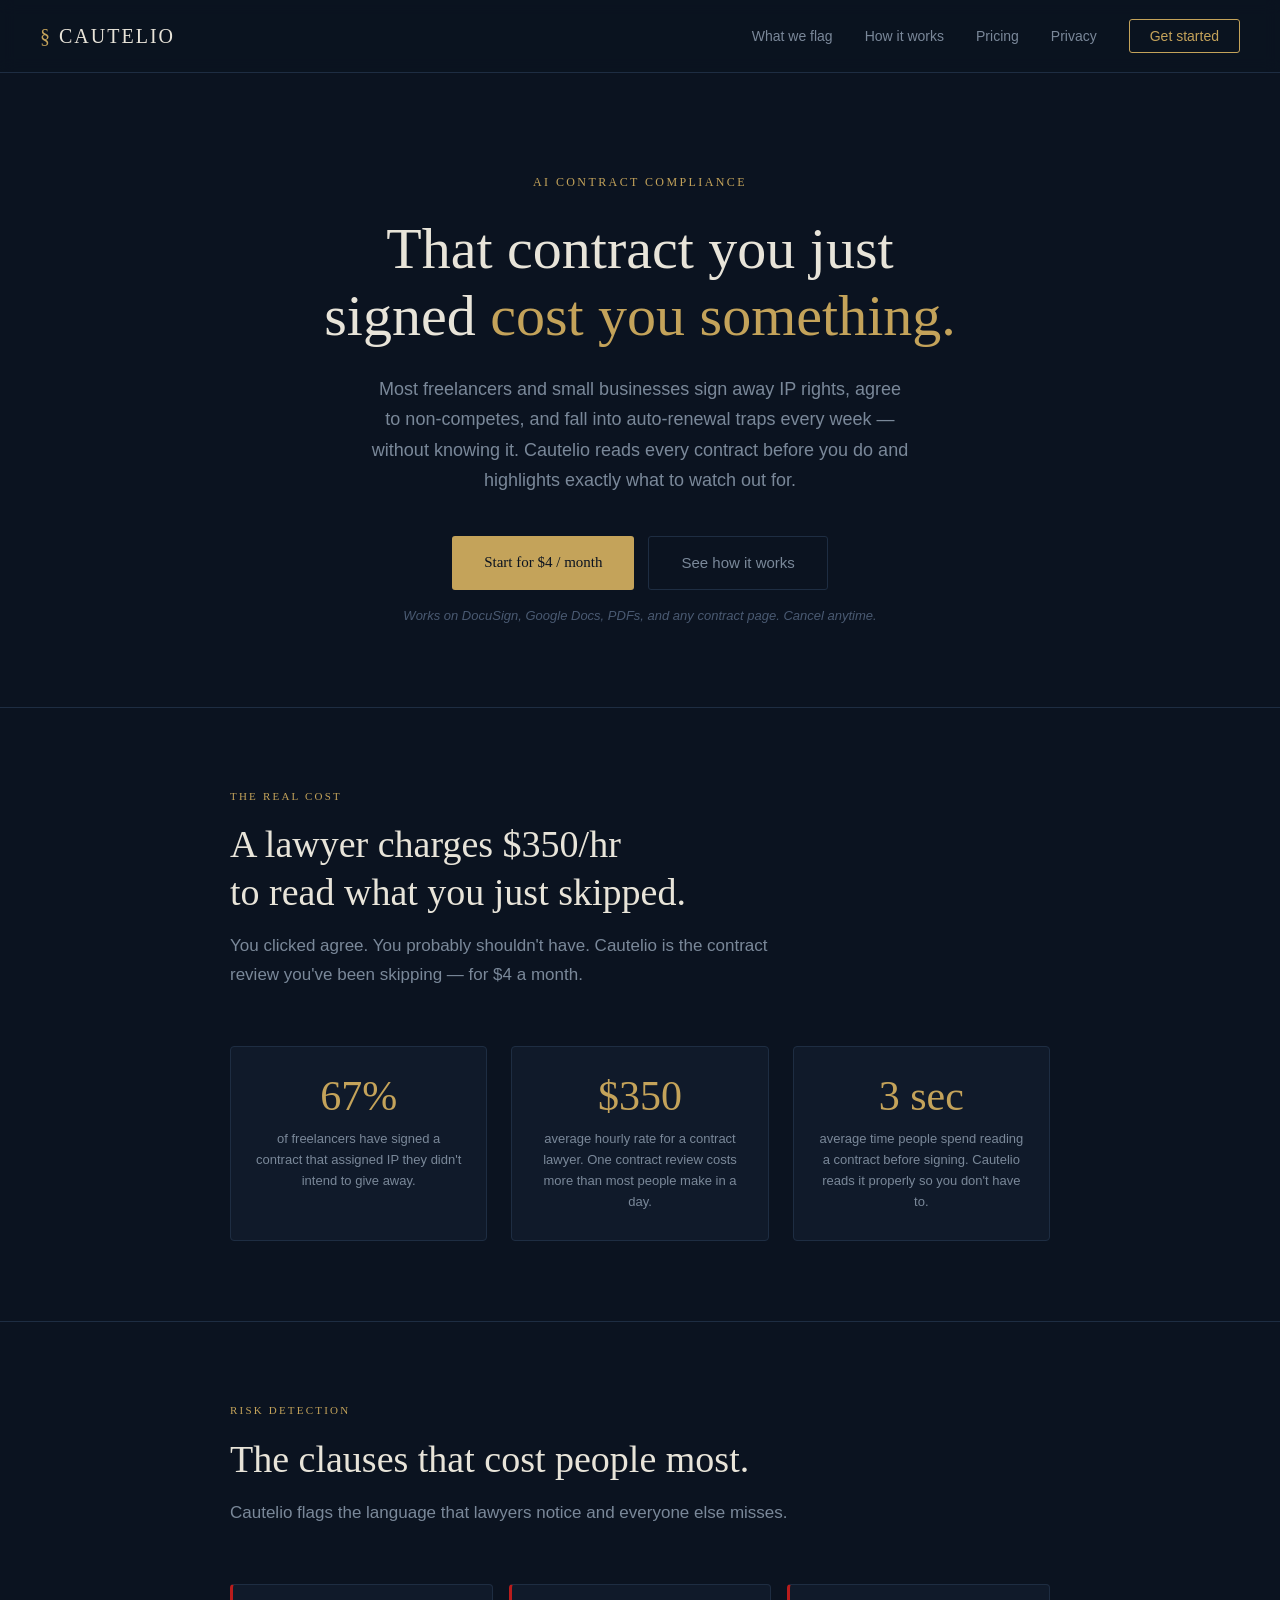
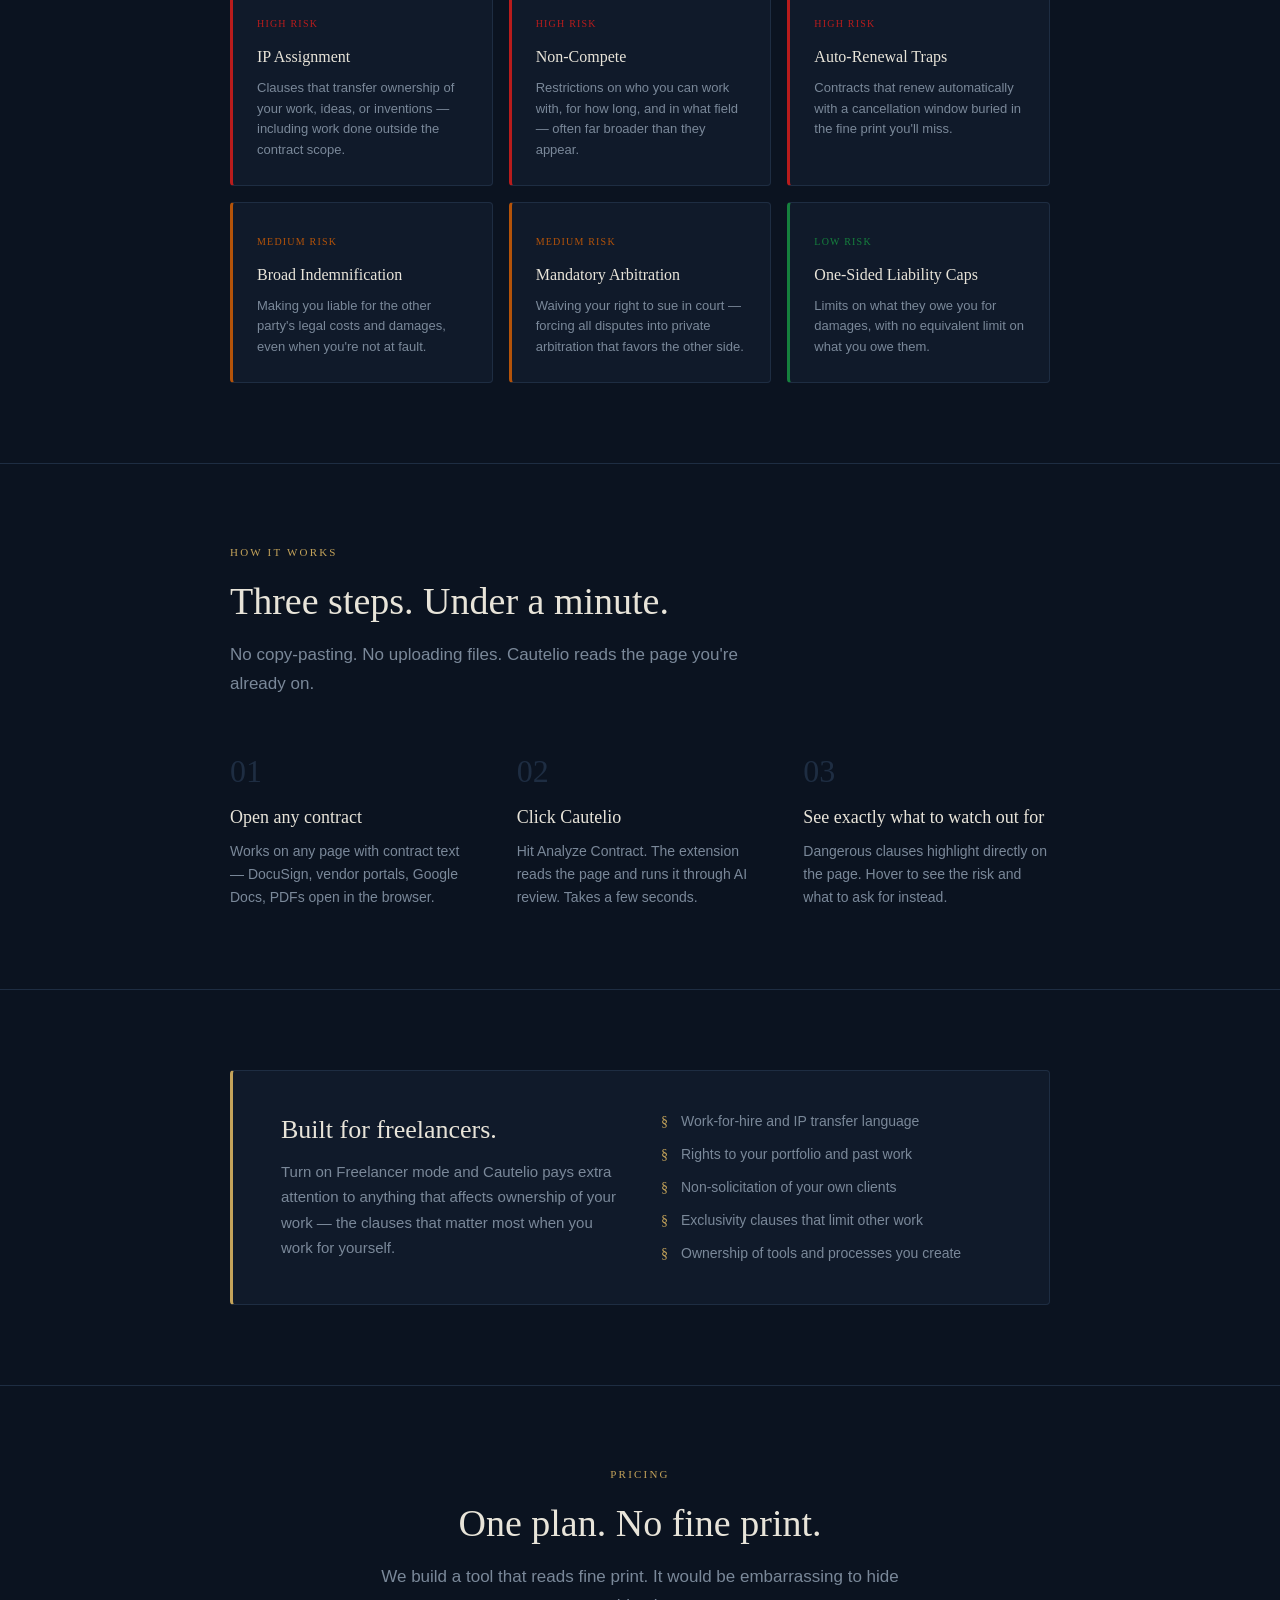
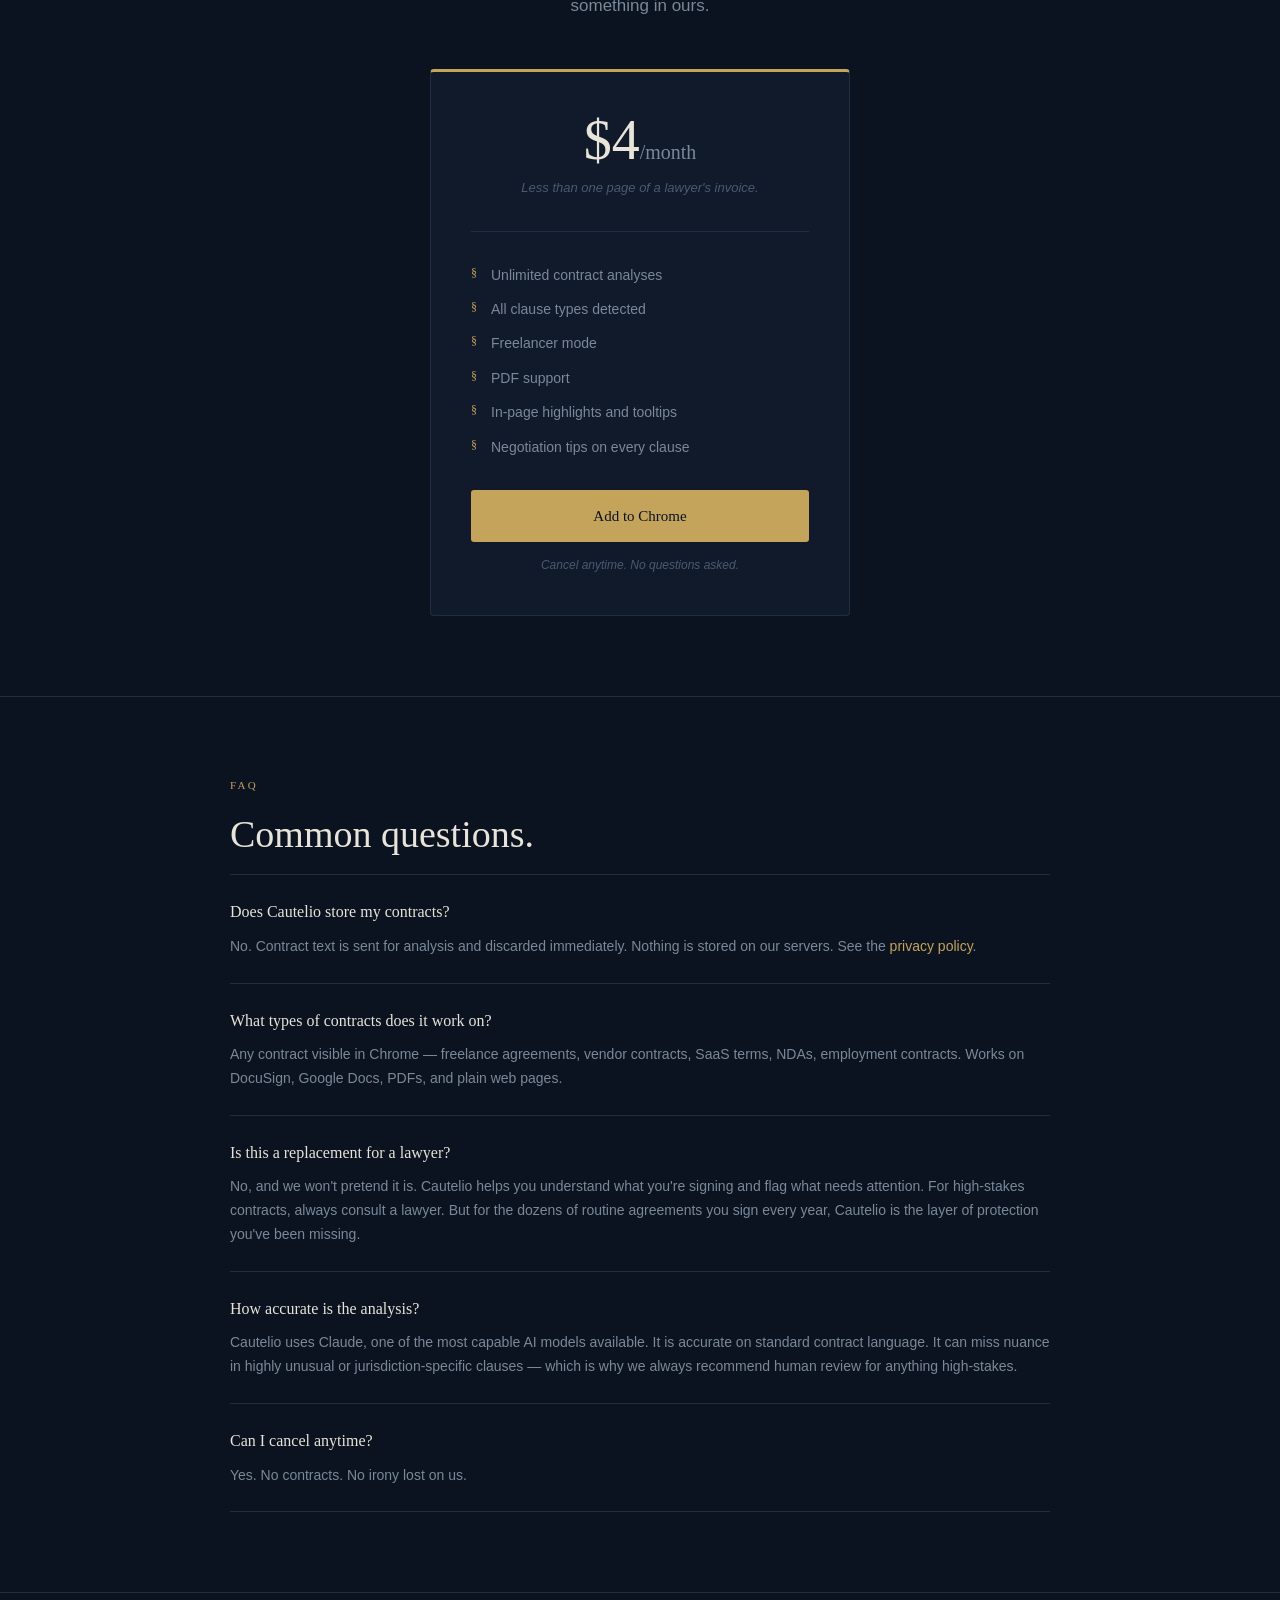
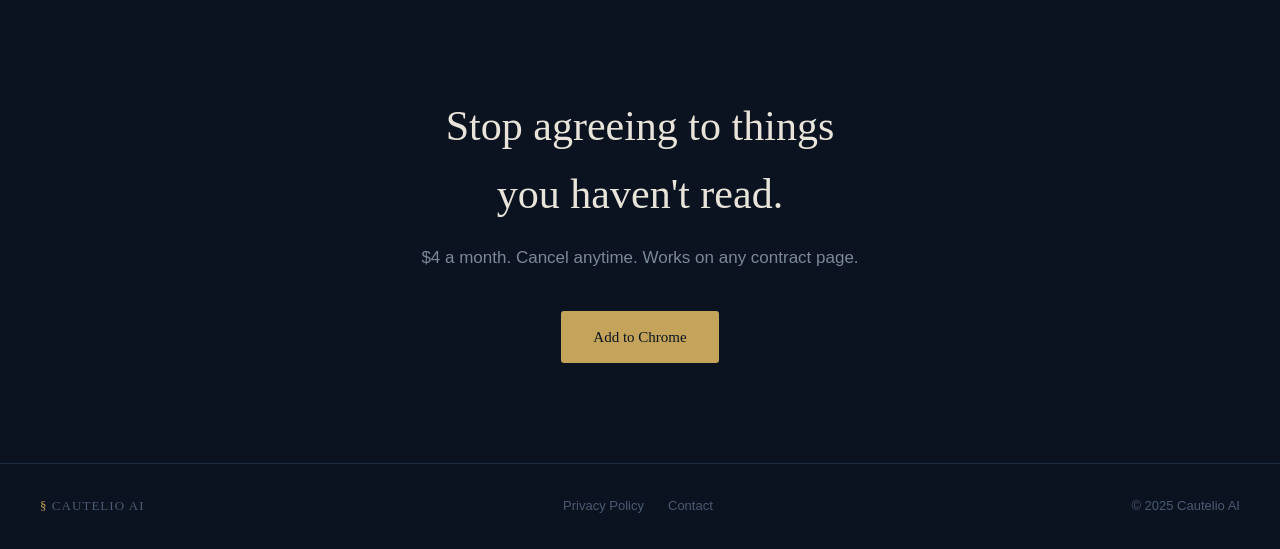
==== website/index.html @ c7623ef6 "Update landing page with pricing and conversion copy" ====
<!DOCTYPE html>
<html lang="en">
<head>
  <meta charset="UTF-8" />
  <meta name="viewport" content="width=device-width, initial-scale=1.0" />
  <title>Cautelio AI — Read Before You Sign</title>
  <meta name="description" content="AI contract compliance for freelancers and small businesses. Highlights dangerous clauses, explains each risk in plain English, and tells you what to negotiate. $4/month." />
  <link rel="stylesheet" href="style.css" />
</head>
<body>

  <nav>
    <span class="nav-logo"><span class="mark">&sect;</span> CAUTELIO</span>
    <ul class="nav-links">
      <li><a href="#risk">What we flag</a></li>
      <li><a href="#how-it-works">How it works</a></li>
      <li><a href="#pricing">Pricing</a></li>
      <li><a href="privacy.html">Privacy</a></li>
      <li><a href="#pricing" class="nav-cta">Get started</a></li>
    </ul>
  </nav>

  <!-- Hero -->
  <div class="hero">
    <p class="hero-eyebrow">AI Contract Compliance</p>
    <h1>That contract you just<br />signed <em>cost you something.</em></h1>
    <p class="hero-sub">
      Most freelancers and small businesses sign away IP rights, agree to non-competes, and fall into auto-renewal traps every week — without knowing it. Cautelio reads every contract before you do and highlights exactly what to watch out for.
    </p>
    <div class="hero-actions">
      <a href="#pricing" class="btn-primary">Start for $4 / month</a>
      <a href="#how-it-works" class="btn-secondary">See how it works</a>
    </div>
    <p class="hero-note">Works on DocuSign, Google Docs, PDFs, and any contract page. Cancel anytime.</p>
  </div>

  <hr class="divider" />

  <!-- Pain section -->
  <section class="pain-section">
    <p class="section-label">The real cost</p>
    <h2>A lawyer charges $350/hr<br />to read what you just skipped.</h2>
    <p class="lead">You clicked agree. You probably shouldn't have. Cautelio is the contract review you've been skipping — for $4 a month.</p>

    <div class="pain-grid">
      <div class="pain-item">
        <div class="pain-number">67%</div>
        <p>of freelancers have signed a contract that assigned IP they didn't intend to give away.</p>
      </div>
      <div class="pain-item">
        <div class="pain-number">$350</div>
        <p>average hourly rate for a contract lawyer. One contract review costs more than most people make in a day.</p>
      </div>
      <div class="pain-item">
        <div class="pain-number">3 sec</div>
        <p>average time people spend reading a contract before signing. Cautelio reads it properly so you don't have to.</p>
      </div>
    </div>
  </section>

  <hr class="divider" />

  <!-- What we flag -->
  <section id="risk">
    <p class="section-label">Risk Detection</p>
    <h2>The clauses that cost people most.</h2>
    <p class="lead">Cautelio flags the language that lawyers notice and everyone else misses.</p>

    <div class="risk-grid">
      <div class="risk-card high">
        <span class="risk-badge">High Risk</span>
        <h3>IP Assignment</h3>
        <p>Clauses that transfer ownership of your work, ideas, or inventions — including work done outside the contract scope.</p>
      </div>
      <div class="risk-card high">
        <span class="risk-badge">High Risk</span>
        <h3>Non-Compete</h3>
        <p>Restrictions on who you can work with, for how long, and in what field — often far broader than they appear.</p>
      </div>
      <div class="risk-card high">
        <span class="risk-badge">High Risk</span>
        <h3>Auto-Renewal Traps</h3>
        <p>Contracts that renew automatically with a cancellation window buried in the fine print you'll miss.</p>
      </div>
      <div class="risk-card medium">
        <span class="risk-badge">Medium Risk</span>
        <h3>Broad Indemnification</h3>
        <p>Making you liable for the other party's legal costs and damages, even when you're not at fault.</p>
      </div>
      <div class="risk-card medium">
        <span class="risk-badge">Medium Risk</span>
        <h3>Mandatory Arbitration</h3>
        <p>Waiving your right to sue in court — forcing all disputes into private arbitration that favors the other side.</p>
      </div>
      <div class="risk-card low">
        <span class="risk-badge">Low Risk</span>
        <h3>One-Sided Liability Caps</h3>
        <p>Limits on what they owe you for damages, with no equivalent limit on what you owe them.</p>
      </div>
    </div>
  </section>

  <hr class="divider" />

  <!-- How it works -->
  <section id="how-it-works">
    <p class="section-label">How it works</p>
    <h2>Three steps. Under a minute.</h2>
    <p class="lead">No copy-pasting. No uploading files. Cautelio reads the page you're already on.</p>

    <div class="steps">
      <div class="step">
        <div class="step-number">01</div>
        <h3>Open any contract</h3>
        <p>Works on any page with contract text — DocuSign, vendor portals, Google Docs, PDFs open in the browser.</p>
      </div>
      <div class="step">
        <div class="step-number">02</div>
        <h3>Click Cautelio</h3>
        <p>Hit Analyze Contract. The extension reads the page and runs it through AI review. Takes a few seconds.</p>
      </div>
      <div class="step">
        <div class="step-number">03</div>
        <h3>See exactly what to watch out for</h3>
        <p>Dangerous clauses highlight directly on the page. Hover to see the risk and what to ask for instead.</p>
      </div>
    </div>
  </section>

  <hr class="divider" />

  <!-- Freelancer callout -->
  <section style="padding: 80px 40px;">
    <div class="callout">
      <div class="callout-text">
        <h2>Built for freelancers.</h2>
        <p>Turn on Freelancer mode and Cautelio pays extra attention to anything that affects ownership of your work — the clauses that matter most when you work for yourself.</p>
      </div>
      <ul class="callout-list">
        <li>Work-for-hire and IP transfer language</li>
        <li>Rights to your portfolio and past work</li>
        <li>Non-solicitation of your own clients</li>
        <li>Exclusivity clauses that limit other work</li>
        <li>Ownership of tools and processes you create</li>
      </ul>
    </div>
  </section>

  <hr class="divider" />

  <!-- Pricing -->
  <section id="pricing" style="text-align: center;">
    <p class="section-label">Pricing</p>
    <h2>One plan. No fine print.</h2>
    <p class="lead" style="margin: 0 auto 48px;">We build a tool that reads fine print. It would be embarrassing to hide something in ours.</p>

    <div class="pricing-card">
      <div class="pricing-top">
        <div class="pricing-amount">$4<span>/month</span></div>
        <p class="pricing-tagline">Less than one page of a lawyer's invoice.</p>
      </div>
      <ul class="pricing-features">
        <li>Unlimited contract analyses</li>
        <li>All clause types detected</li>
        <li>Freelancer mode</li>
        <li>PDF support</li>
        <li>In-page highlights and tooltips</li>
        <li>Negotiation tips on every clause</li>
      </ul>
      <a href="#install" class="btn-primary" style="display:block; text-align:center;" id="install">Add to Chrome</a>
      <p class="pricing-note">Cancel anytime. No questions asked.</p>
    </div>
  </section>

  <hr class="divider" />

  <!-- FAQ -->
  <section id="faq">
    <p class="section-label">FAQ</p>
    <h2>Common questions.</h2>

    <div class="faq-list">
      <div class="faq-item">
        <h3>Does Cautelio store my contracts?</h3>
        <p>No. Contract text is sent for analysis and discarded immediately. Nothing is stored on our servers. See the <a href="privacy.html">privacy policy</a>.</p>
      </div>
      <div class="faq-item">
        <h3>What types of contracts does it work on?</h3>
        <p>Any contract visible in Chrome — freelance agreements, vendor contracts, SaaS terms, NDAs, employment contracts. Works on DocuSign, Google Docs, PDFs, and plain web pages.</p>
      </div>
      <div class="faq-item">
        <h3>Is this a replacement for a lawyer?</h3>
        <p>No, and we won't pretend it is. Cautelio helps you understand what you're signing and flag what needs attention. For high-stakes contracts, always consult a lawyer. But for the dozens of routine agreements you sign every year, Cautelio is the layer of protection you've been missing.</p>
      </div>
      <div class="faq-item">
        <h3>How accurate is the analysis?</h3>
        <p>Cautelio uses Claude, one of the most capable AI models available. It is accurate on standard contract language. It can miss nuance in highly unusual or jurisdiction-specific clauses — which is why we always recommend human review for anything high-stakes.</p>
      </div>
      <div class="faq-item">
        <h3>Can I cancel anytime?</h3>
        <p>Yes. No contracts. No irony lost on us.</p>
      </div>
    </div>
  </section>

  <!-- CTA -->
  <div class="cta-section">
    <h2>Stop agreeing to things<br />you haven't read.</h2>
    <p>$4 a month. Cancel anytime. Works on any contract page.</p>
    <a href="#install" class="btn-primary">Add to Chrome</a>
  </div>

  <footer>
    <span class="footer-logo"><span class="mark">&sect;</span> CAUTELIO AI</span>
    <div class="footer-links">
      <a href="privacy.html">Privacy Policy</a>
      <a href="mailto:contact@cautelioai.xyz">Contact</a>
    </div>
    <span>&copy; 2025 Cautelio AI</span>
  </footer>

</body>
</html>
---- website/style.css ----
*, *::before, *::after {
  box-sizing: border-box;
  margin: 0;
  padding: 0;
}

:root {
  --navy: #0b1320;
  --navy-light: #101a2a;
  --navy-border: #1e2d42;
  --gold: #c4a35a;
  --gold-dim: #8a6f35;
  --crimson: #b91c1c;
  --amber: #b45309;
  --green: #15803d;
  --text: #e8e4d9;
  --text-muted: #7a8899;
  --text-dim: #4a5a72;
}

html {
  scroll-behavior: smooth;
}

body {
  background: var(--navy);
  color: var(--text);
  font-family: 'Segoe UI', -apple-system, BlinkMacSystemFont, sans-serif;
  font-size: 16px;
  line-height: 1.6;
}

a {
  color: var(--gold);
  text-decoration: none;
}

a:hover {
  text-decoration: underline;
}

/* ── Nav ── */
nav {
  display: flex;
  align-items: center;
  justify-content: space-between;
  padding: 20px 40px;
  border-bottom: 1px solid var(--navy-border);
  position: sticky;
  top: 0;
  background: rgba(11, 19, 32, 0.95);
  backdrop-filter: blur(8px);
  z-index: 100;
}

.nav-logo {
  font-family: Georgia, serif;
  font-size: 20px;
  letter-spacing: 0.1em;
  color: var(--text);
}

.nav-logo .mark {
  color: var(--gold);
}

.nav-links {
  display: flex;
  gap: 32px;
  list-style: none;
}

.nav-links a {
  color: var(--text-muted);
  font-size: 14px;
  transition: color 0.15s;
}

.nav-links a:hover {
  color: var(--text);
  text-decoration: none;
}

.nav-cta {
  background: transparent;
  border: 1px solid var(--gold);
  color: var(--gold) !important;
  padding: 8px 20px;
  border-radius: 3px;
  font-size: 13px;
  transition: background 0.15s, color 0.15s !important;
}

.nav-cta:hover {
  background: var(--gold) !important;
  color: var(--navy) !important;
  text-decoration: none !important;
}

/* ── Hero ── */
.hero {
  max-width: 780px;
  margin: 0 auto;
  padding: 100px 40px 80px;
  text-align: center;
}

.hero-eyebrow {
  font-family: Georgia, serif;
  font-size: 12px;
  letter-spacing: 0.2em;
  text-transform: uppercase;
  color: var(--gold);
  margin-bottom: 24px;
}

.hero h1 {
  font-family: Georgia, serif;
  font-size: clamp(36px, 6vw, 58px);
  font-weight: normal;
  line-height: 1.15;
  color: var(--text);
  margin-bottom: 24px;
}

.hero h1 em {
  color: var(--gold);
  font-style: normal;
}

.hero-sub {
  font-size: 18px;
  color: var(--text-muted);
  max-width: 540px;
  margin: 0 auto 40px;
  line-height: 1.7;
}

.hero-actions {
  display: flex;
  gap: 14px;
  justify-content: center;
  flex-wrap: wrap;
}

.btn-primary {
  display: inline-block;
  padding: 14px 32px;
  background: var(--gold);
  color: var(--navy);
  font-family: Georgia, serif;
  font-size: 15px;
  border-radius: 3px;
  transition: background 0.15s;
}

.btn-primary:hover {
  background: #d4b46a;
  text-decoration: none;
}

.btn-secondary {
  display: inline-block;
  padding: 14px 32px;
  border: 1px solid var(--navy-border);
  color: var(--text-muted);
  font-size: 15px;
  border-radius: 3px;
  transition: border-color 0.15s, color 0.15s;
}

.btn-secondary:hover {
  border-color: var(--text-muted);
  color: var(--text);
  text-decoration: none;
}

.hero-note {
  margin-top: 16px;
  font-size: 13px;
  color: var(--text-dim);
  font-style: italic;
}

/* ── Divider ── */
.divider {
  border: none;
  border-top: 1px solid var(--navy-border);
  margin: 0;
}

/* ── Sections ── */
section {
  max-width: 900px;
  margin: 0 auto;
  padding: 80px 40px;
}

.section-label {
  font-family: Georgia, serif;
  font-size: 11px;
  letter-spacing: 0.2em;
  text-transform: uppercase;
  color: var(--gold);
  margin-bottom: 16px;
}

section h2 {
  font-family: Georgia, serif;
  font-size: clamp(26px, 4vw, 38px);
  font-weight: normal;
  line-height: 1.25;
  margin-bottom: 16px;
}

section .lead {
  font-size: 17px;
  color: var(--text-muted);
  max-width: 560px;
  line-height: 1.7;
  margin-bottom: 56px;
}

/* ── Risk cards ── */
.risk-grid {
  display: grid;
  grid-template-columns: repeat(auto-fit, minmax(240px, 1fr));
  gap: 16px;
}

.risk-card {
  background: var(--navy-light);
  border: 1px solid var(--navy-border);
  border-radius: 4px;
  padding: 24px;
  border-left: 3px solid var(--navy-border);
}

.risk-card.high   { border-left-color: var(--crimson); }
.risk-card.medium { border-left-color: var(--amber); }
.risk-card.low    { border-left-color: var(--green); }

.risk-badge {
  display: inline-block;
  font-family: Georgia, serif;
  font-size: 10px;
  letter-spacing: 0.12em;
  text-transform: uppercase;
  margin-bottom: 12px;
}

.high  .risk-badge { color: var(--crimson); }
.medium .risk-badge { color: var(--amber); }
.low   .risk-badge { color: var(--green); }

.risk-card h3 {
  font-family: Georgia, serif;
  font-size: 16px;
  font-weight: normal;
  margin-bottom: 8px;
}

.risk-card p {
  font-size: 13px;
  color: var(--text-muted);
  line-height: 1.6;
}

/* ── How it works ── */
.steps {
  display: grid;
  grid-template-columns: repeat(auto-fit, minmax(220px, 1fr));
  gap: 40px;
}

.step-number {
  font-family: Georgia, serif;
  font-size: 32px;
  color: var(--navy-border);
  line-height: 1;
  margin-bottom: 16px;
}

.step h3 {
  font-family: Georgia, serif;
  font-size: 18px;
  font-weight: normal;
  margin-bottom: 8px;
}

.step p {
  font-size: 14px;
  color: var(--text-muted);
  line-height: 1.65;
}

/* ── Freelancer callout ── */
.callout {
  background: var(--navy-light);
  border: 1px solid var(--navy-border);
  border-left: 3px solid var(--gold);
  border-radius: 4px;
  padding: 40px 48px;
  display: grid;
  grid-template-columns: 1fr 1fr;
  gap: 40px;
  align-items: center;
  max-width: 900px;
  margin: 0 auto;
}

.callout-text h2 {
  font-family: Georgia, serif;
  font-size: 26px;
  font-weight: normal;
  margin-bottom: 12px;
}

.callout-text p {
  font-size: 15px;
  color: var(--text-muted);
  line-height: 1.7;
}

.callout-list {
  list-style: none;
  display: flex;
  flex-direction: column;
  gap: 12px;
}

.callout-list li {
  font-size: 14px;
  color: var(--text-muted);
  padding-left: 20px;
  position: relative;
  line-height: 1.5;
}

.callout-list li::before {
  content: '§';
  position: absolute;
  left: 0;
  color: var(--gold);
  font-family: Georgia, serif;
}

/* ── CTA ── */
.cta-section {
  text-align: center;
  padding: 100px 40px;
  border-top: 1px solid var(--navy-border);
}

.cta-section h2 {
  font-family: Georgia, serif;
  font-size: clamp(28px, 4vw, 42px);
  font-weight: normal;
  margin-bottom: 16px;
}

.cta-section p {
  color: var(--text-muted);
  font-size: 17px;
  margin-bottom: 40px;
}

/* ── Footer ── */
footer {
  border-top: 1px solid var(--navy-border);
  padding: 32px 40px;
  display: flex;
  align-items: center;
  justify-content: space-between;
  font-size: 13px;
  color: var(--text-dim);
}

.footer-logo {
  font-family: Georgia, serif;
  letter-spacing: 0.08em;
}

.footer-logo .mark {
  color: var(--gold);
}

.footer-links {
  display: flex;
  gap: 24px;
}

.footer-links a {
  color: var(--text-dim);
  font-size: 13px;
}

.footer-links a:hover {
  color: var(--text-muted);
}

/* ── Pain section ── */
.pain-section {
  max-width: 900px;
  margin: 0 auto;
  padding: 80px 40px;
}

.pain-grid {
  display: grid;
  grid-template-columns: repeat(auto-fit, minmax(220px, 1fr));
  gap: 24px;
  margin-top: 48px;
}

.pain-item {
  background: var(--navy-light);
  border: 1px solid var(--navy-border);
  border-radius: 4px;
  padding: 28px 24px;
  text-align: center;
}

.pain-number {
  font-family: Georgia, serif;
  font-size: 42px;
  color: var(--gold);
  line-height: 1;
  margin-bottom: 12px;
}

.pain-item p {
  font-size: 13px;
  color: var(--text-muted);
  line-height: 1.6;
}

/* ── Pricing ── */
.pricing-card {
  max-width: 420px;
  margin: 0 auto;
  background: var(--navy-light);
  border: 1px solid var(--navy-border);
  border-top: 3px solid var(--gold);
  border-radius: 4px;
  padding: 40px;
  text-align: left;
}

.pricing-top {
  text-align: center;
  margin-bottom: 32px;
  padding-bottom: 32px;
  border-bottom: 1px solid var(--navy-border);
}

.pricing-amount {
  font-family: Georgia, serif;
  font-size: 56px;
  color: var(--text);
  line-height: 1;
  margin-bottom: 10px;
}

.pricing-amount span {
  font-size: 20px;
  color: var(--text-muted);
}

.pricing-tagline {
  font-size: 13px;
  color: var(--text-dim);
  font-style: italic;
}

.pricing-features {
  list-style: none;
  margin-bottom: 32px;
  display: flex;
  flex-direction: column;
  gap: 12px;
}

.pricing-features li {
  font-size: 14px;
  color: var(--text-muted);
  padding-left: 20px;
  position: relative;
}

.pricing-features li::before {
  content: '§';
  position: absolute;
  left: 0;
  color: var(--gold);
  font-family: Georgia, serif;
  font-size: 12px;
}

.pricing-note {
  text-align: center;
  margin-top: 14px;
  font-size: 12px;
  color: var(--text-dim);
  font-style: italic;
}

/* ── FAQ ── */
.faq-list {
  display: flex;
  flex-direction: column;
  gap: 0;
  margin-top: 8px;
}

.faq-item {
  padding: 24px 0;
  border-bottom: 1px solid var(--navy-border);
}

.faq-item:first-child {
  border-top: 1px solid var(--navy-border);
}

.faq-item h3 {
  font-family: Georgia, serif;
  font-size: 16px;
  font-weight: normal;
  color: var(--text);
  margin-bottom: 10px;
}

.faq-item p {
  font-size: 14px;
  color: var(--text-muted);
  line-height: 1.7;
}

/* ── Privacy page ── */
.prose {
  max-width: 680px;
  margin: 0 auto;
  padding: 80px 40px;
}

.prose h1 {
  font-family: Georgia, serif;
  font-size: 36px;
  font-weight: normal;
  margin-bottom: 8px;
}

.prose .date {
  font-size: 13px;
  color: var(--text-dim);
  font-style: italic;
  margin-bottom: 48px;
  display: block;
}

.prose h2 {
  font-family: Georgia, serif;
  font-size: 20px;
  font-weight: normal;
  margin: 40px 0 12px;
  color: var(--gold);
}

.prose p, .prose li {
  font-size: 15px;
  color: var(--text-muted);
  line-height: 1.75;
  margin-bottom: 14px;
}

.prose ul {
  padding-left: 20px;
  margin-bottom: 14px;
}

.prose a {
  color: var(--gold);
}

@media (max-width: 680px) {
  nav { padding: 16px 20px; }
  .nav-links { display: none; }
  .hero { padding: 60px 20px 60px; }
  section { padding: 60px 20px; }
  .callout { grid-template-columns: 1fr; padding: 28px 24px; }
  footer { flex-direction: column; gap: 16px; text-align: center; }
  .prose { padding: 60px 20px; }
}
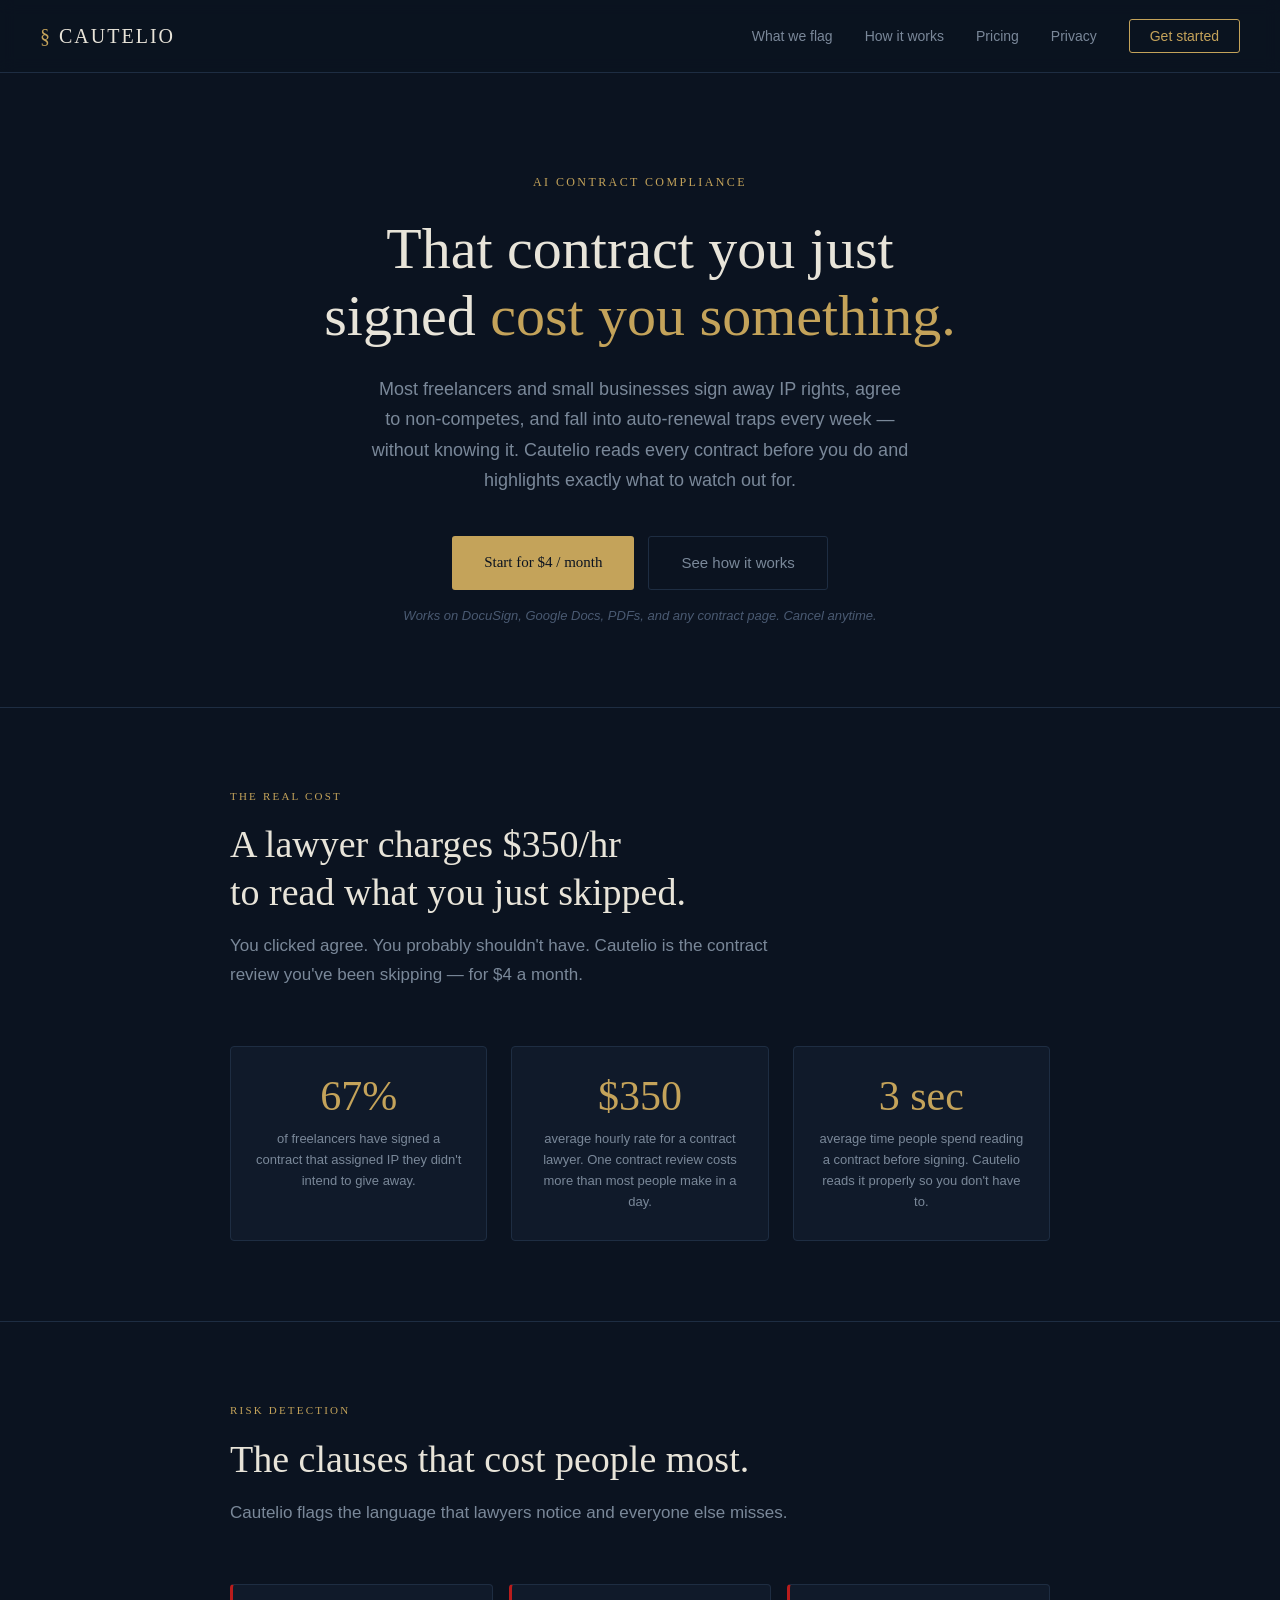
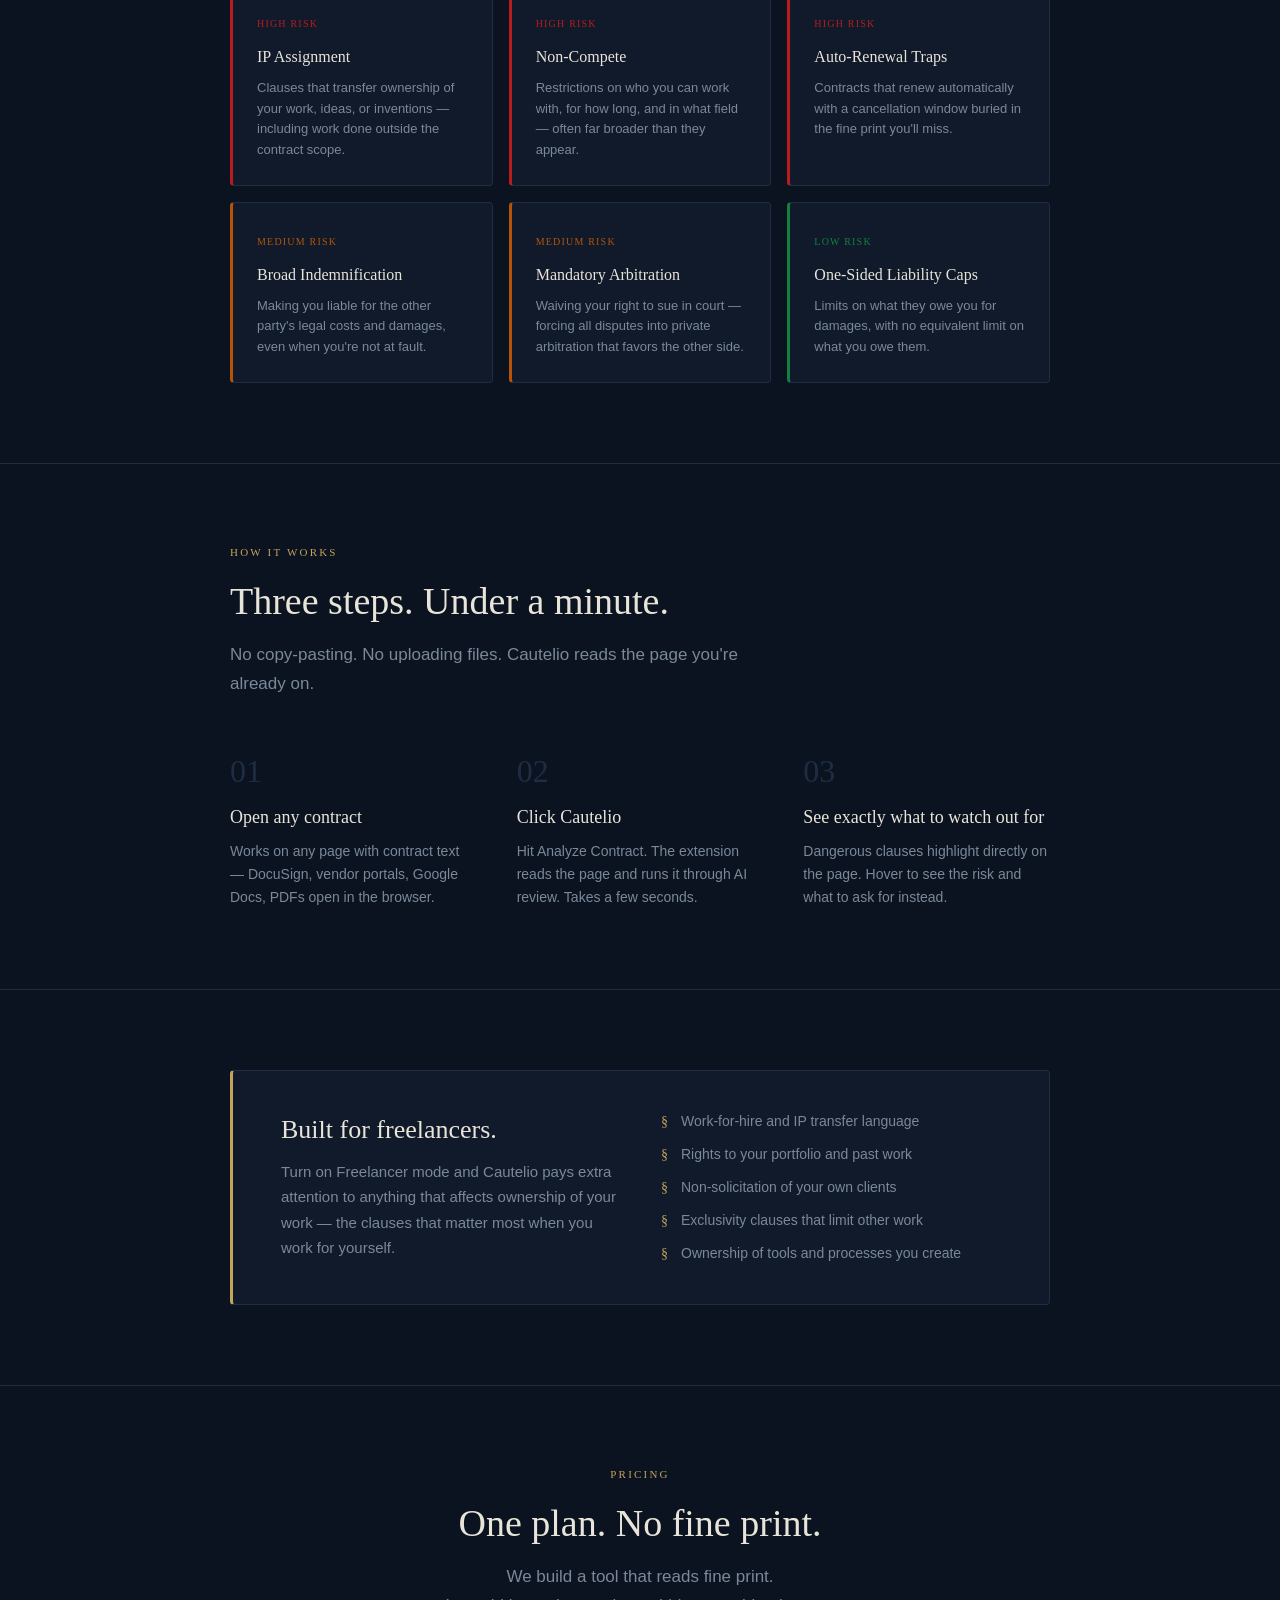
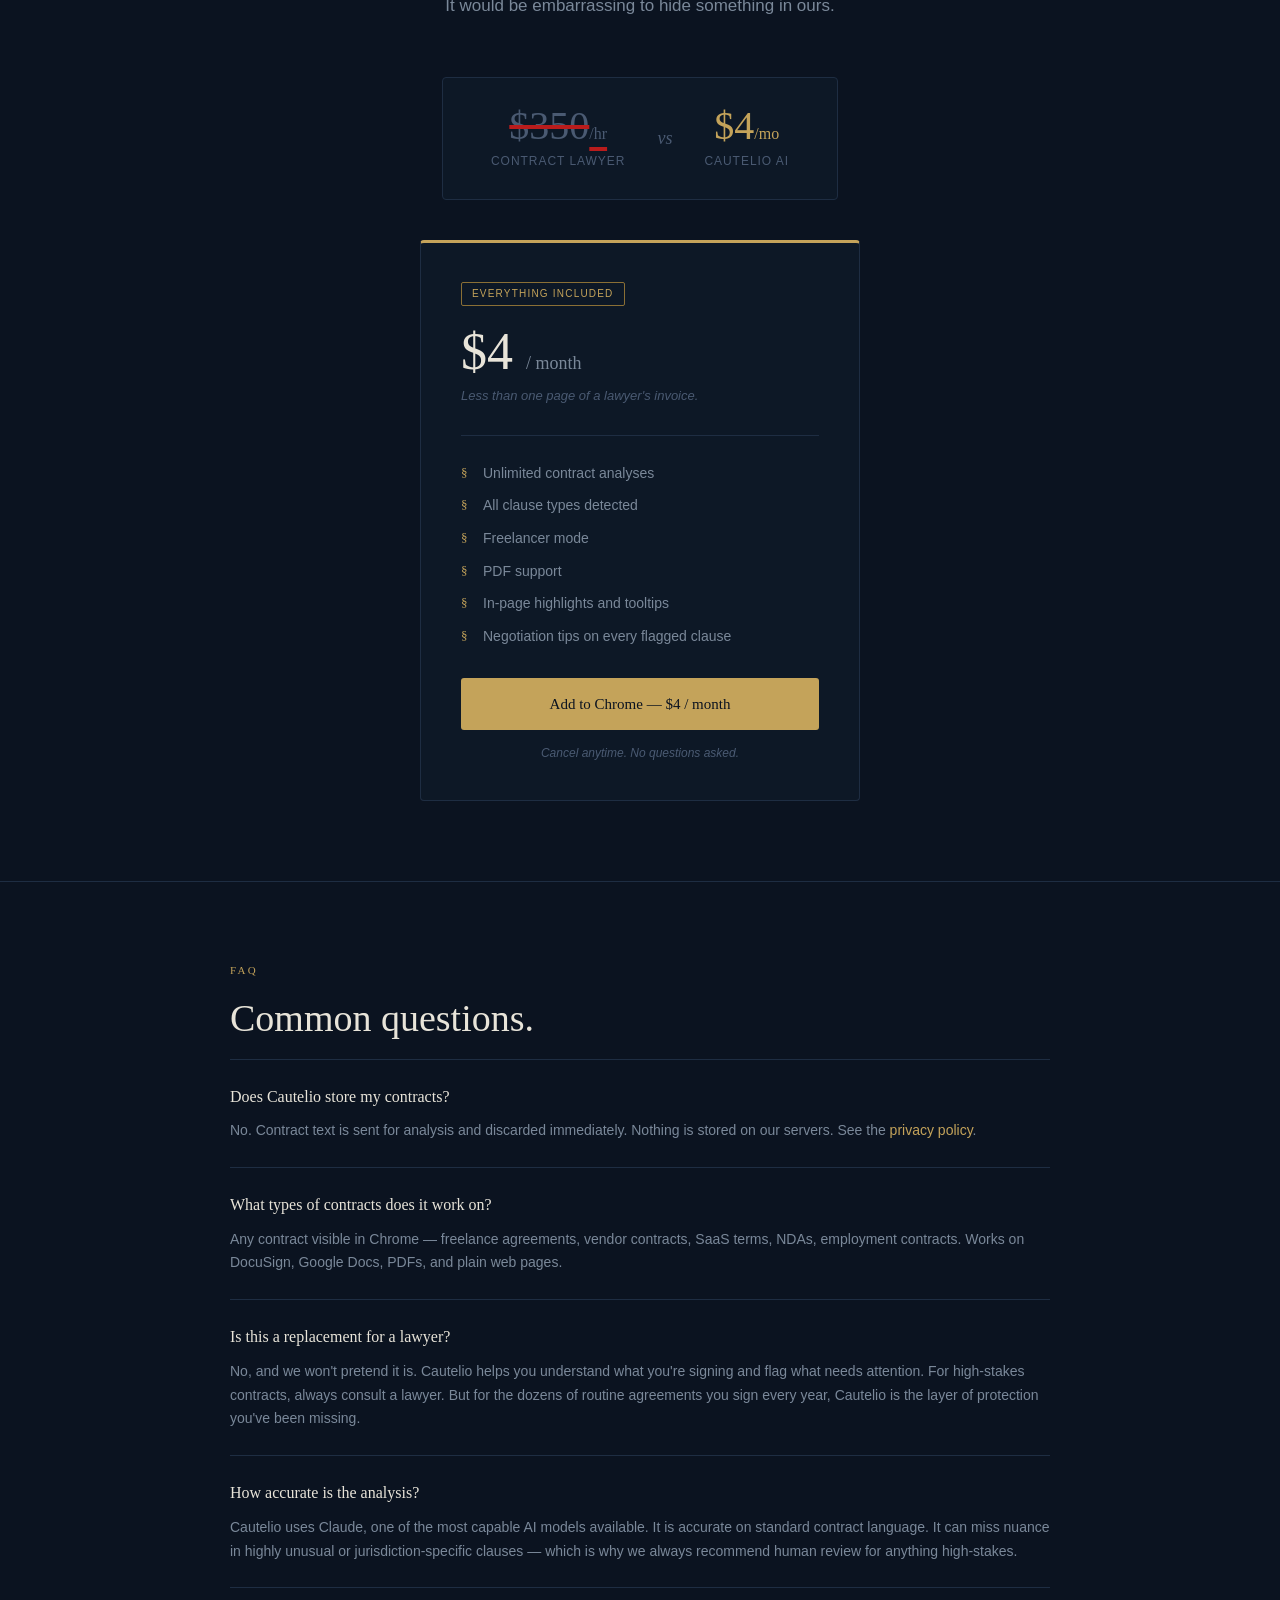
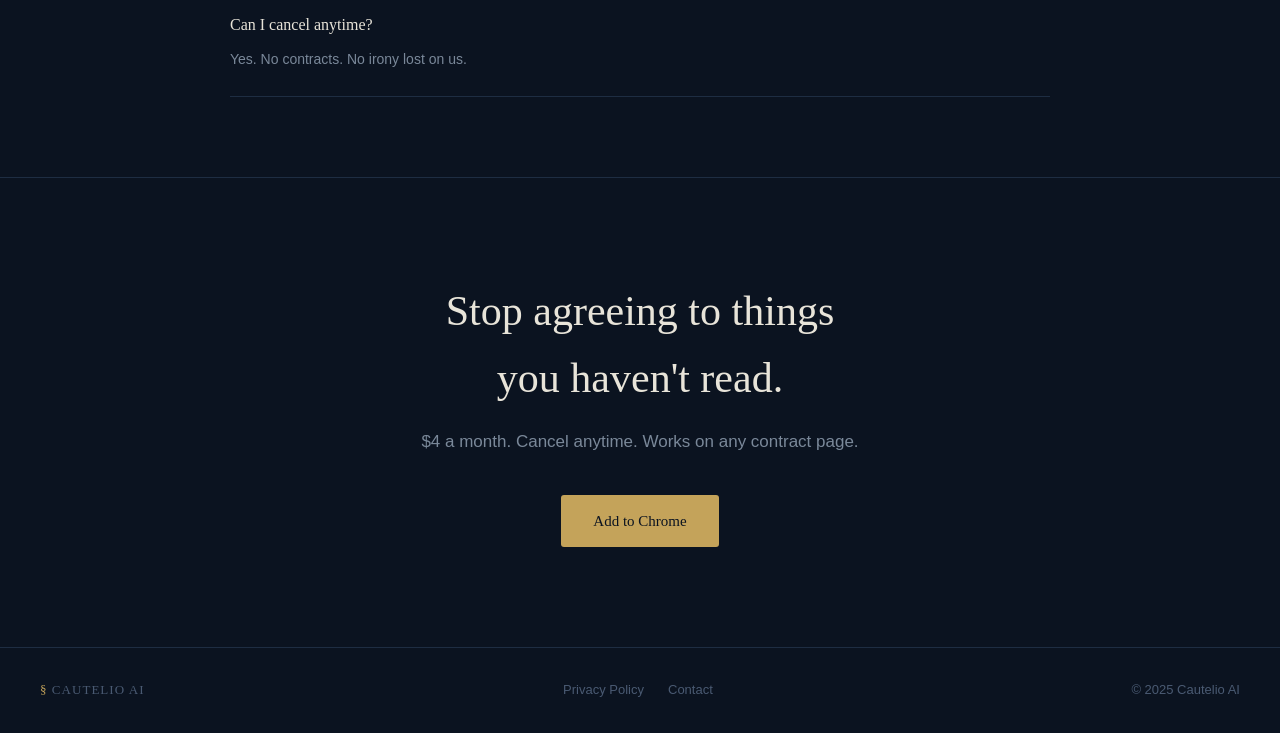
==== commit dd4e7e7f: "Redesign pricing section with lawyer cost comparison" ====
--- a/website/index.html
+++ b/website/index.html
@@ -149,26 +149,43 @@
   <hr class="divider" />
 
   <!-- Pricing -->
-  <section id="pricing" style="text-align: center;">
+  <section id="pricing" class="pricing-section">
     <p class="section-label">Pricing</p>
     <h2>One plan. No fine print.</h2>
-    <p class="lead" style="margin: 0 auto 48px;">We build a tool that reads fine print. It would be embarrassing to hide something in ours.</p>
-
-    <div class="pricing-card">
-      <div class="pricing-top">
-        <div class="pricing-amount">$4<span>/month</span></div>
+    <p class="lead">We build a tool that reads fine print.<br />It would be embarrassing to hide something in ours.</p>
+
+    <div class="pricing-wrapper">
+
+      <div class="pricing-compare">
+        <div class="compare-item">
+          <div class="compare-cost dim">$350<span>/hr</span></div>
+          <div class="compare-label">Contract lawyer</div>
+        </div>
+        <div class="compare-vs">vs</div>
+        <div class="compare-item">
+          <div class="compare-cost gold">$4<span>/mo</span></div>
+          <div class="compare-label">Cautelio AI</div>
+        </div>
+      </div>
+
+      <div class="pricing-card">
+        <div class="pricing-badge">Everything included</div>
+        <div class="pricing-amount">$4 <span>/ month</span></div>
         <p class="pricing-tagline">Less than one page of a lawyer's invoice.</p>
-      </div>
-      <ul class="pricing-features">
-        <li>Unlimited contract analyses</li>
-        <li>All clause types detected</li>
-        <li>Freelancer mode</li>
-        <li>PDF support</li>
-        <li>In-page highlights and tooltips</li>
-        <li>Negotiation tips on every clause</li>
-      </ul>
-      <a href="#install" class="btn-primary" style="display:block; text-align:center;" id="install">Add to Chrome</a>
-      <p class="pricing-note">Cancel anytime. No questions asked.</p>
+
+        <ul class="pricing-features">
+          <li>Unlimited contract analyses</li>
+          <li>All clause types detected</li>
+          <li>Freelancer mode</li>
+          <li>PDF support</li>
+          <li>In-page highlights and tooltips</li>
+          <li>Negotiation tips on every flagged clause</li>
+        </ul>
+
+        <a href="#install" class="btn-primary btn-block" id="install">Add to Chrome — $4 / month</a>
+        <p class="pricing-note">Cancel anytime. No questions asked.</p>
+      </div>
+
     </div>
   </section>
 
--- a/website/style.css
+++ b/website/style.css
@@ -436,34 +436,107 @@
 }
 
 /* ── Pricing ── */
+.pricing-section {
+  max-width: 900px;
+  margin: 0 auto;
+  padding: 80px 40px;
+  text-align: center;
+}
+
+.pricing-section .lead {
+  max-width: 500px;
+  margin: 0 auto 56px;
+}
+
+.pricing-wrapper {
+  display: flex;
+  flex-direction: column;
+  align-items: center;
+  gap: 40px;
+}
+
+.pricing-compare {
+  display: flex;
+  align-items: center;
+  gap: 32px;
+  background: #0d1826;
+  border: 1px solid var(--navy-border);
+  border-radius: 4px;
+  padding: 28px 48px;
+}
+
+.compare-item {
+  text-align: center;
+}
+
+.compare-cost {
+  font-family: Georgia, serif;
+  font-size: 40px;
+  line-height: 1;
+  margin-bottom: 6px;
+}
+
+.compare-cost span {
+  font-size: 16px;
+}
+
+.compare-cost.dim {
+  color: var(--text-dim);
+  text-decoration: line-through;
+  text-decoration-color: var(--crimson);
+}
+
+.compare-cost.gold {
+  color: var(--gold);
+}
+
+.compare-label {
+  font-size: 12px;
+  letter-spacing: 0.08em;
+  text-transform: uppercase;
+  color: var(--text-dim);
+}
+
+.compare-vs {
+  font-family: Georgia, serif;
+  font-size: 18px;
+  color: var(--text-dim);
+  font-style: italic;
+}
+
 .pricing-card {
-  max-width: 420px;
-  margin: 0 auto;
-  background: var(--navy-light);
+  width: 100%;
+  max-width: 440px;
+  background: #0d1826;
   border: 1px solid var(--navy-border);
   border-top: 3px solid var(--gold);
   border-radius: 4px;
-  padding: 40px;
+  padding: 36px 40px;
   text-align: left;
 }
 
-.pricing-top {
-  text-align: center;
-  margin-bottom: 32px;
-  padding-bottom: 32px;
-  border-bottom: 1px solid var(--navy-border);
+.pricing-badge {
+  display: inline-block;
+  font-size: 10px;
+  letter-spacing: 0.12em;
+  text-transform: uppercase;
+  color: var(--gold);
+  border: 1px solid var(--gold-dim);
+  border-radius: 2px;
+  padding: 3px 10px;
+  margin-bottom: 20px;
 }
 
 .pricing-amount {
   font-family: Georgia, serif;
-  font-size: 56px;
+  font-size: 52px;
   color: var(--text);
   line-height: 1;
-  margin-bottom: 10px;
+  margin-bottom: 8px;
 }
 
 .pricing-amount span {
-  font-size: 20px;
+  font-size: 18px;
   color: var(--text-muted);
 }
 
@@ -471,6 +544,9 @@
   font-size: 13px;
   color: var(--text-dim);
   font-style: italic;
+  margin-bottom: 28px;
+  padding-bottom: 28px;
+  border-bottom: 1px solid var(--navy-border);
 }
 
 .pricing-features {
@@ -478,14 +554,15 @@
   margin-bottom: 32px;
   display: flex;
   flex-direction: column;
-  gap: 12px;
+  gap: 13px;
 }
 
 .pricing-features li {
   font-size: 14px;
   color: var(--text-muted);
-  padding-left: 20px;
+  padding-left: 22px;
   position: relative;
+  line-height: 1.4;
 }
 
 .pricing-features li::before {
@@ -494,7 +571,13 @@
   left: 0;
   color: var(--gold);
   font-family: Georgia, serif;
-  font-size: 12px;
+  font-size: 13px;
+}
+
+.btn-block {
+  display: block;
+  text-align: center;
+  width: 100%;
 }
 
 .pricing-note {
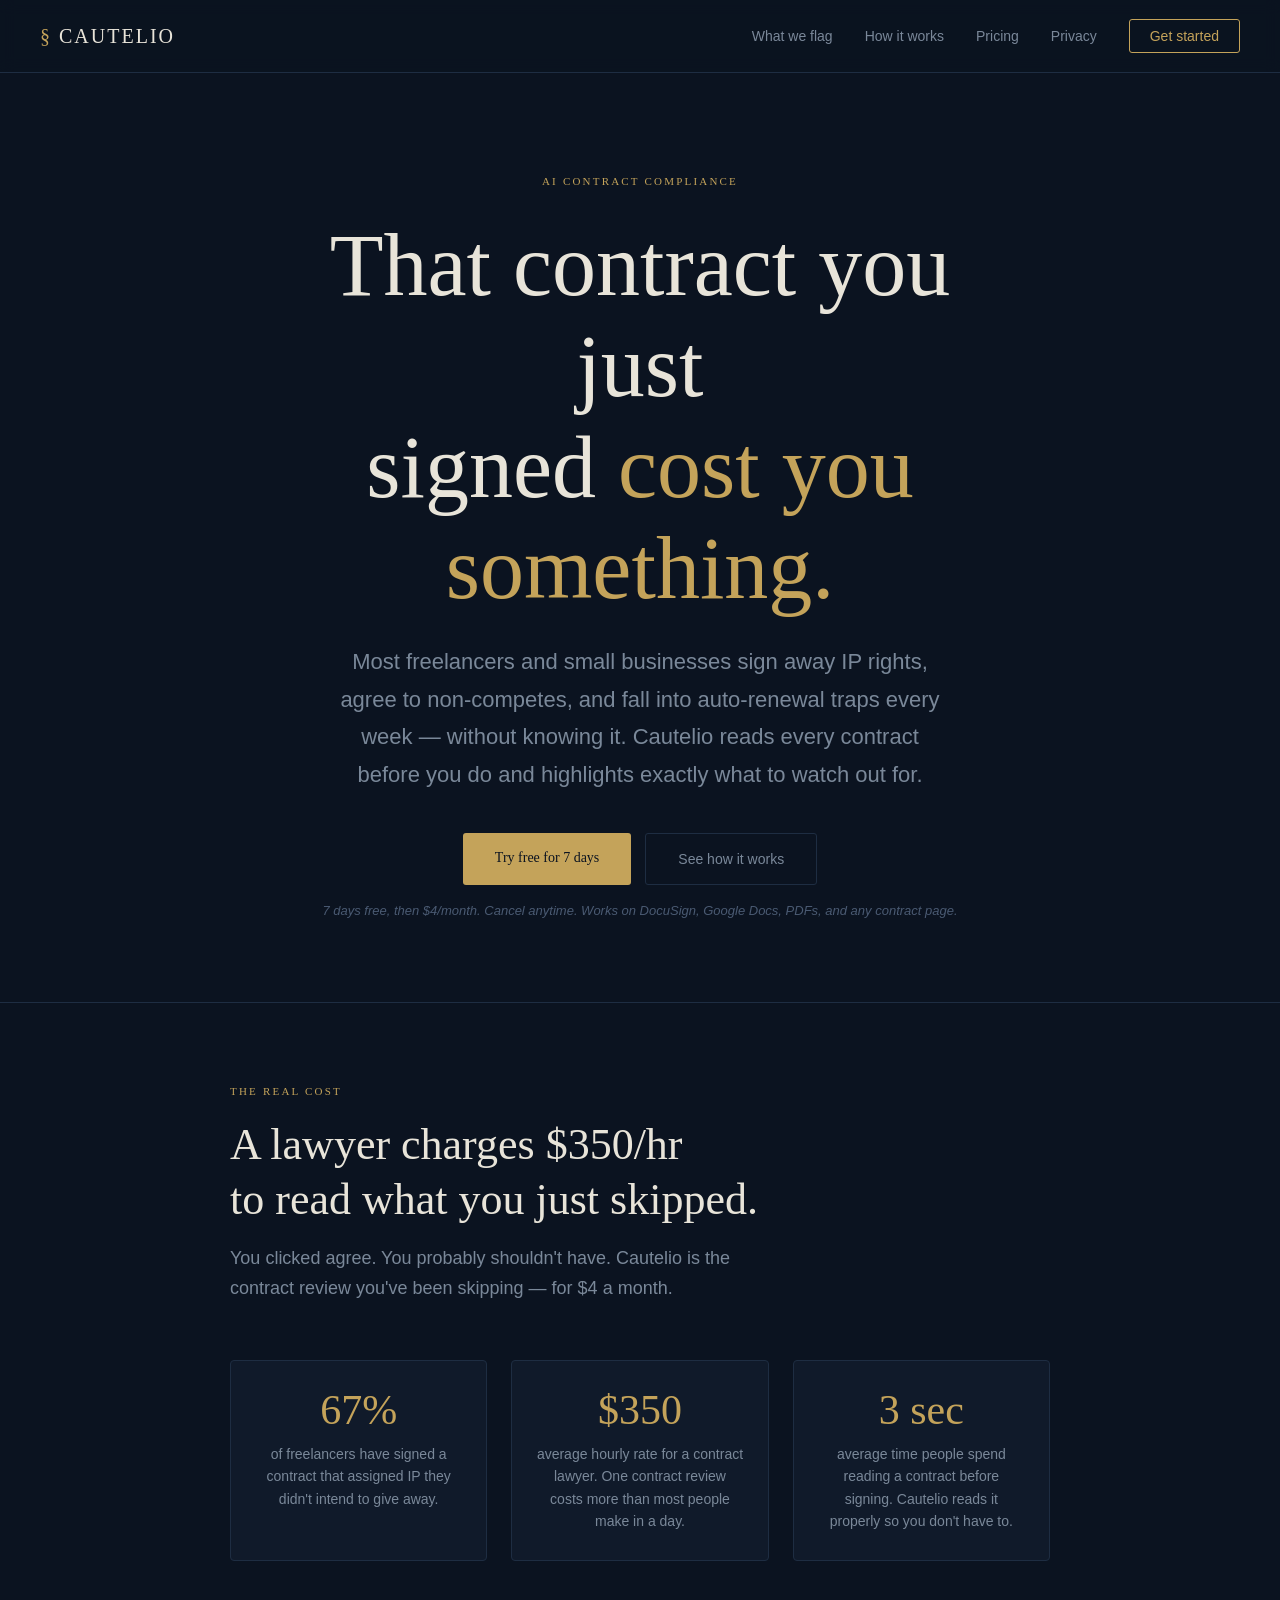
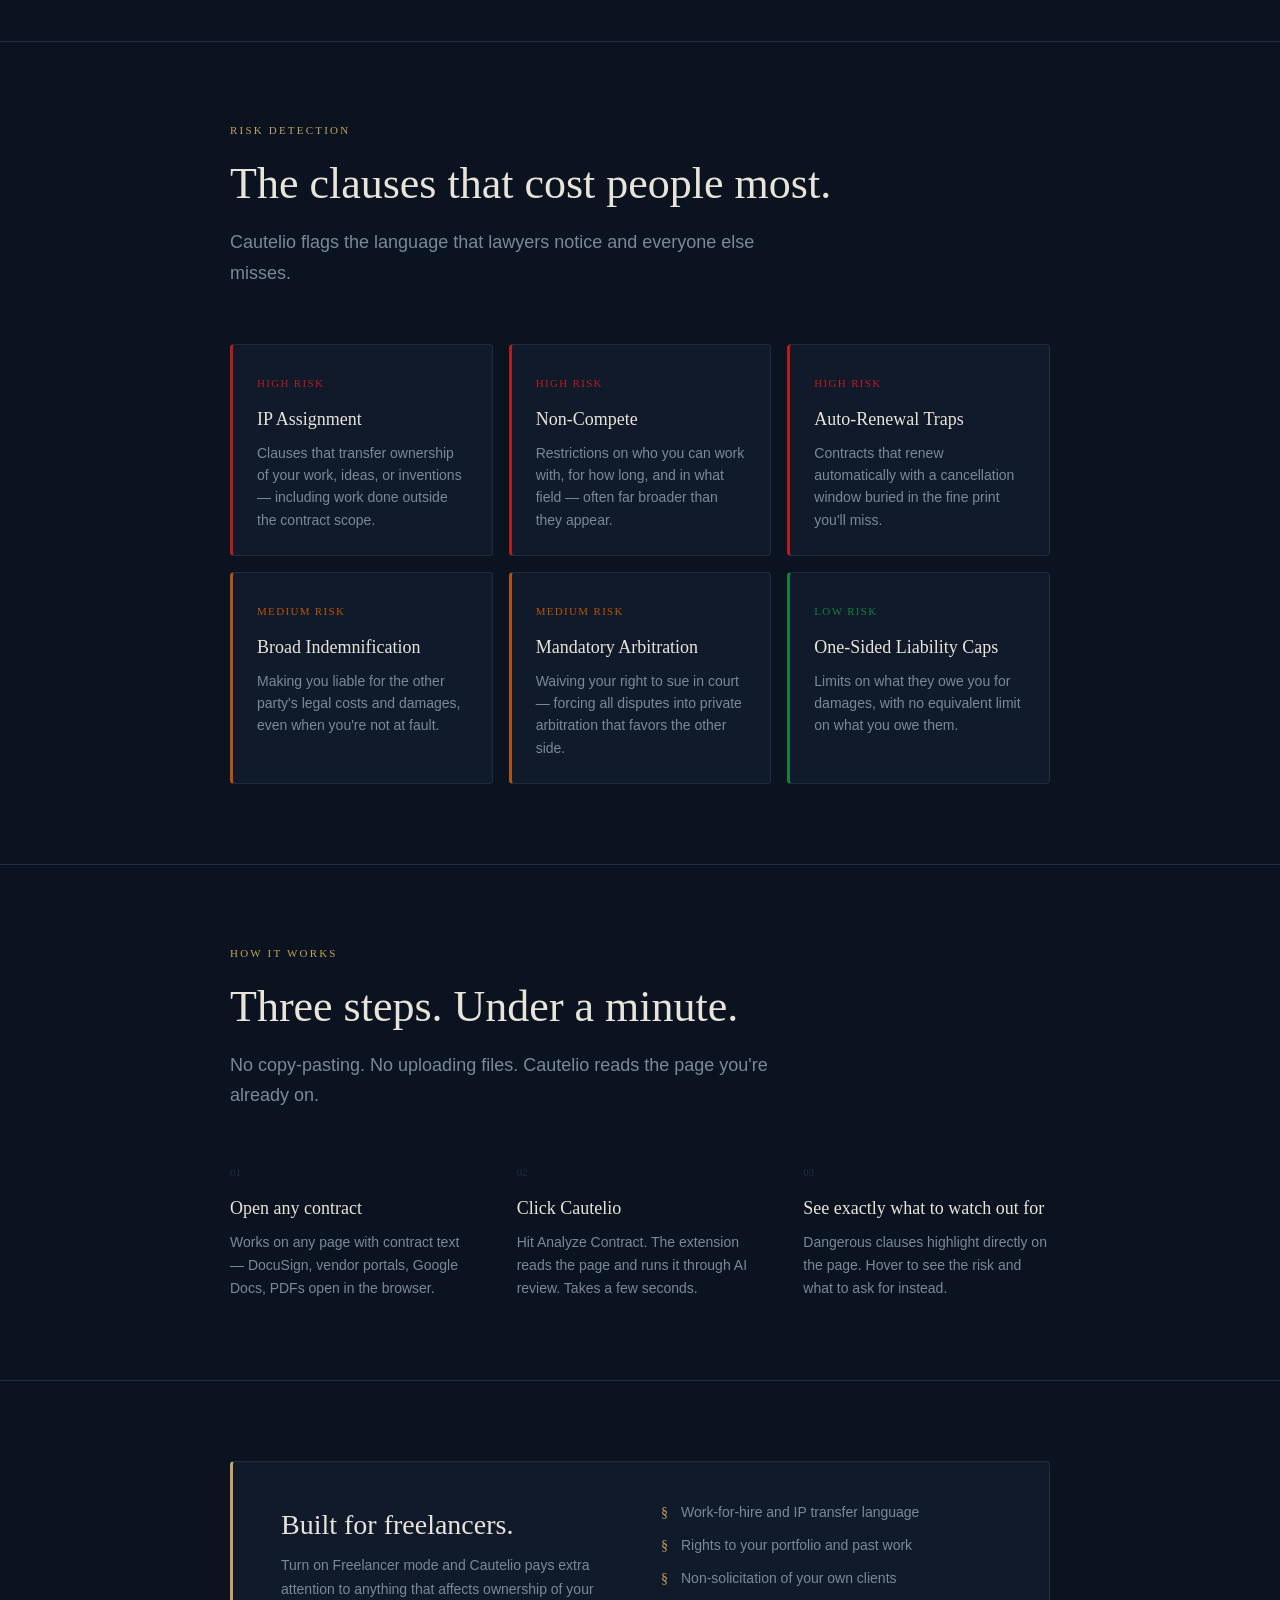
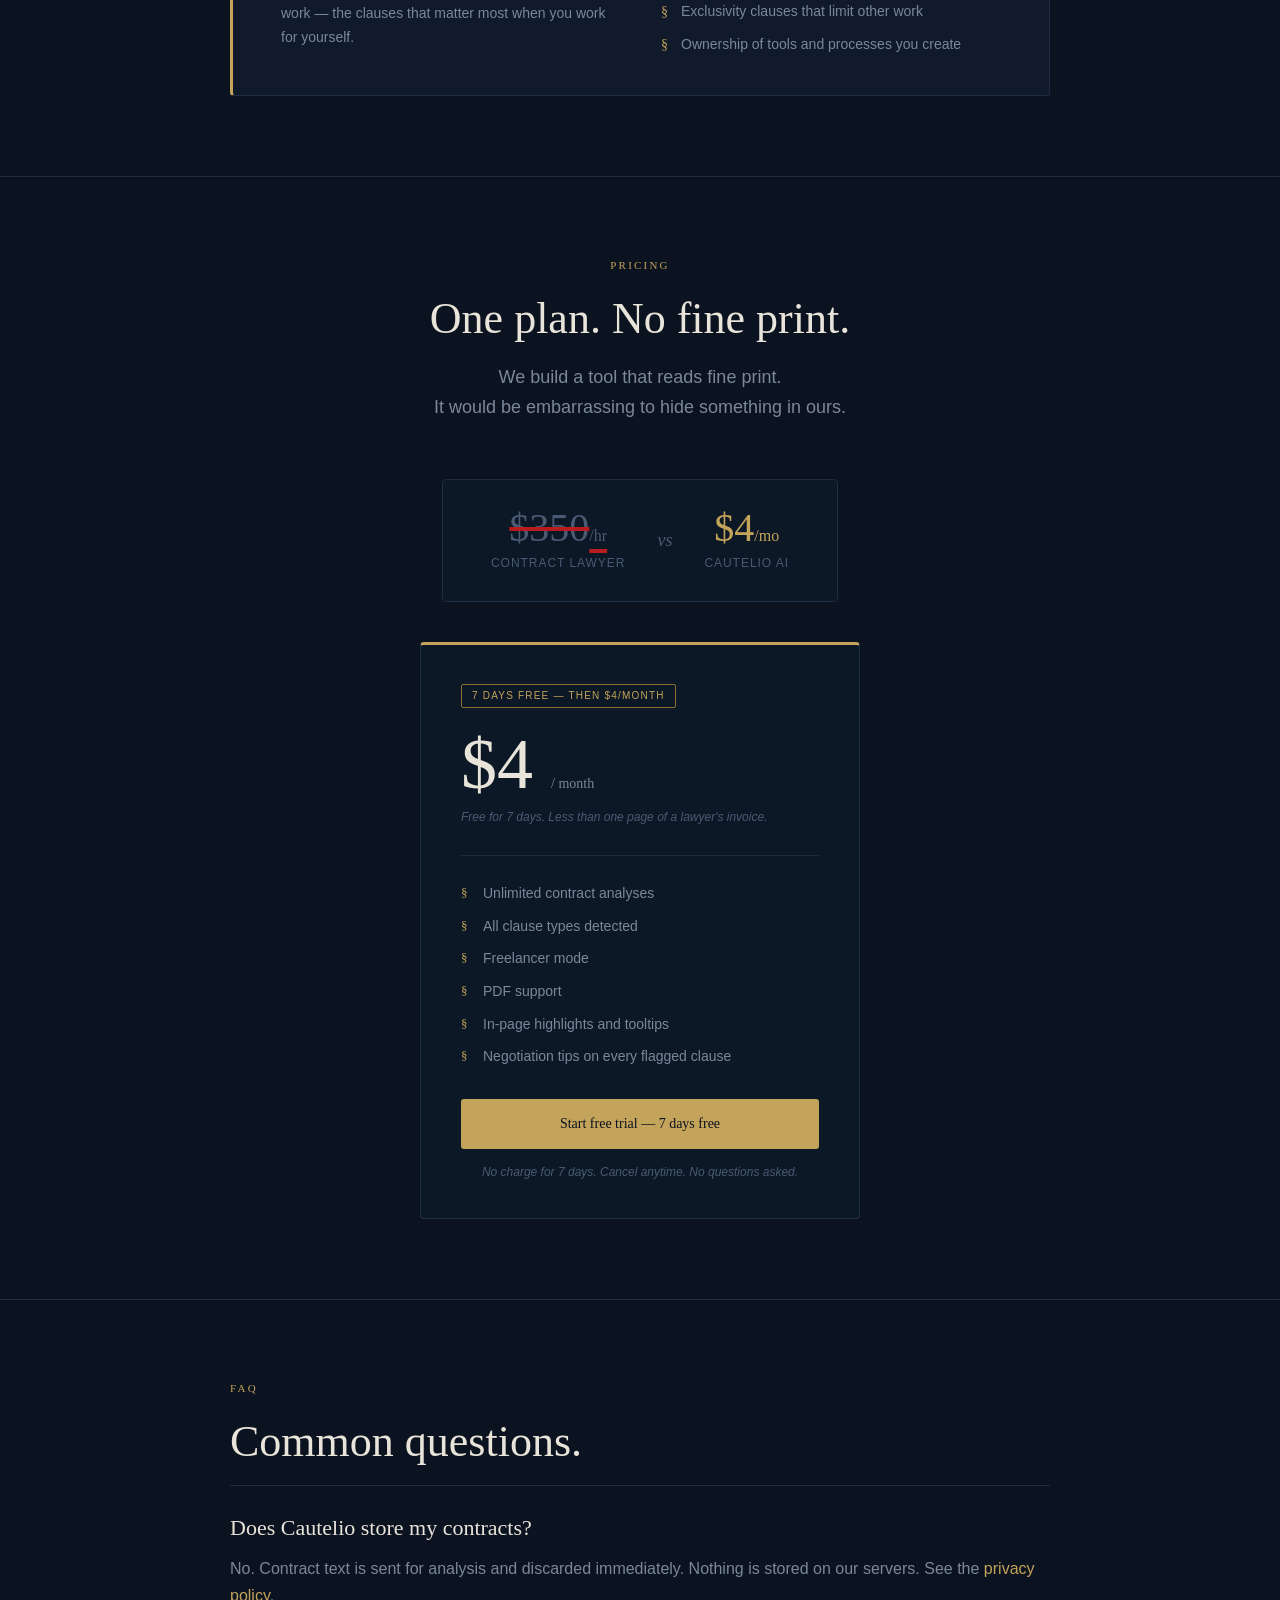
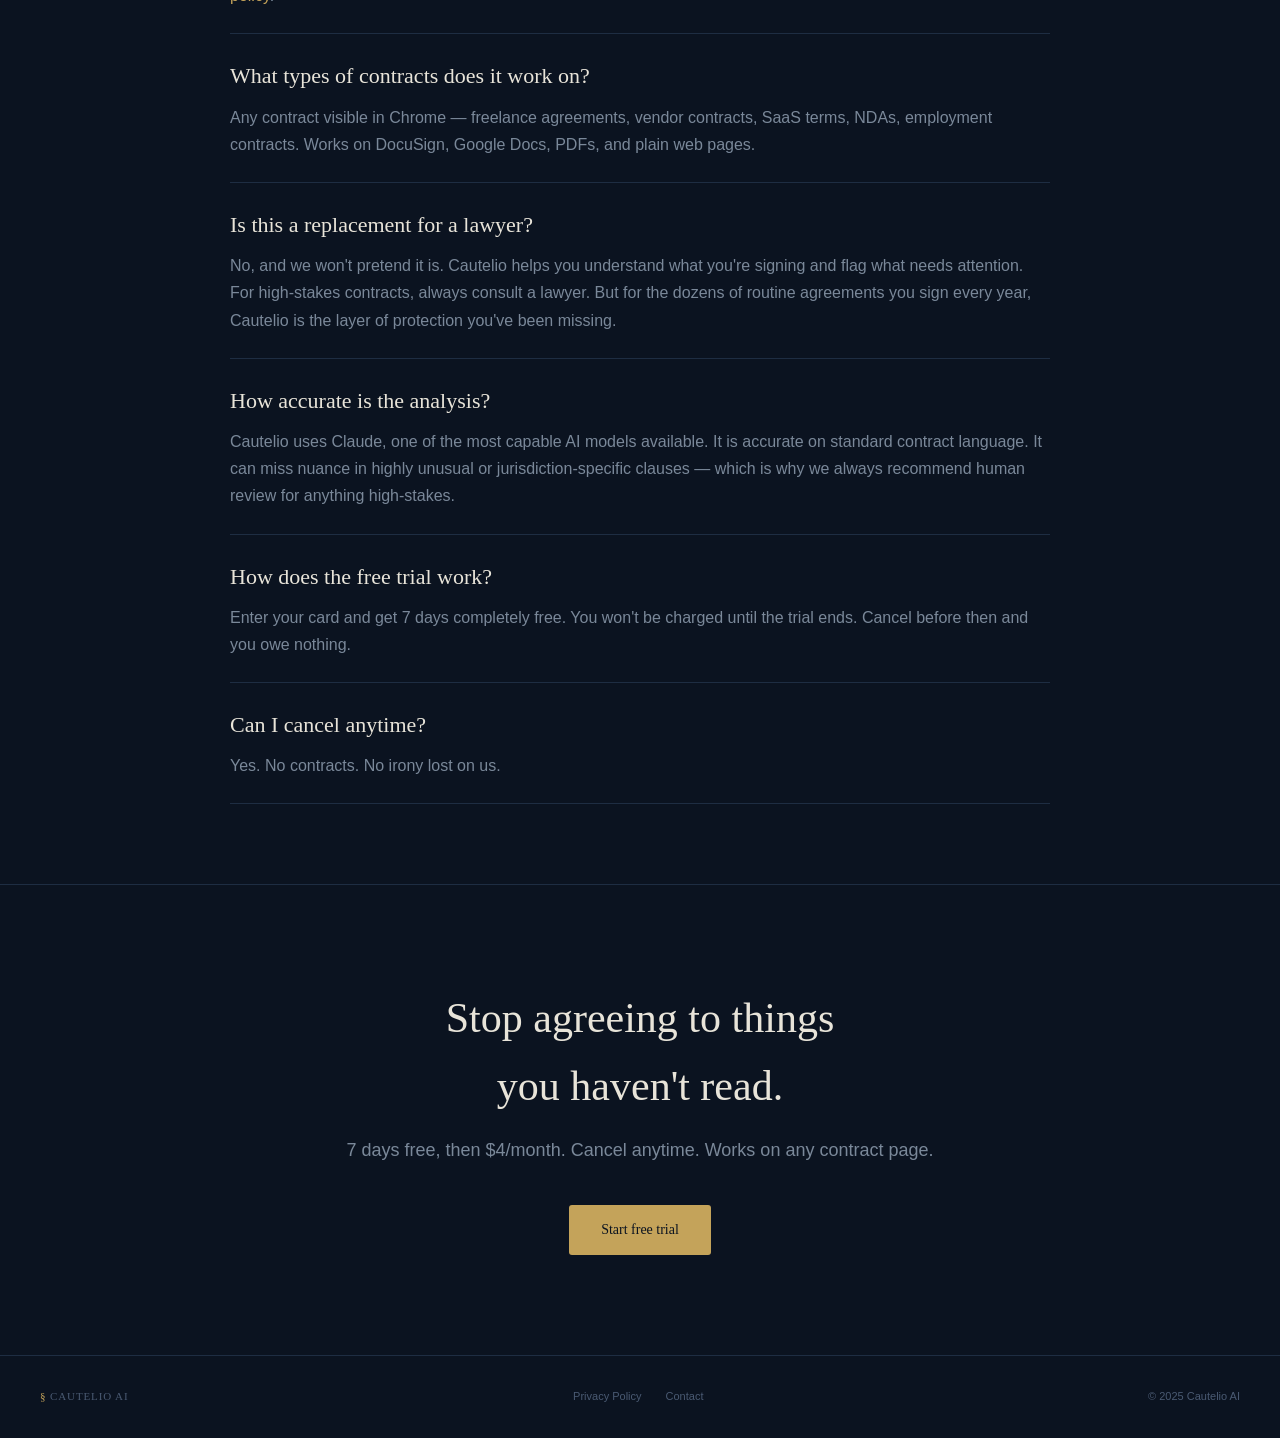
==== commit 802a9085: "Add 7-day free trial messaging across landing page" ====
--- a/website/index.html
+++ b/website/index.html
@@ -6,6 +6,13 @@
   <title>Cautelio AI — Read Before You Sign</title>
   <meta name="description" content="AI contract compliance for freelancers and small businesses. Highlights dangerous clauses, explains each risk in plain English, and tells you what to negotiate. $4/month." />
   <link rel="stylesheet" href="style.css" />
+  <script>
+    const STRIPE_LINK = "https://buy.stripe.com/cNi14nbPQ8MIg3N9Xy04801";
+    function goToCheckout(e) {
+      e.preventDefault();
+      window.location.href = STRIPE_LINK;
+    }
+  </script>
 </head>
 <body>
 
@@ -16,7 +23,7 @@
       <li><a href="#how-it-works">How it works</a></li>
       <li><a href="#pricing">Pricing</a></li>
       <li><a href="privacy.html">Privacy</a></li>
-      <li><a href="#pricing" class="nav-cta">Get started</a></li>
+      <li><a href="https://buy.stripe.com/cNi14nbPQ8MIg3N9Xy04801" onclick="goToCheckout(event)" class="nav-cta">Get started</a></li>
     </ul>
   </nav>
 
@@ -28,10 +35,10 @@
       Most freelancers and small businesses sign away IP rights, agree to non-competes, and fall into auto-renewal traps every week — without knowing it. Cautelio reads every contract before you do and highlights exactly what to watch out for.
     </p>
     <div class="hero-actions">
-      <a href="#pricing" class="btn-primary">Start for $4 / month</a>
+      <a href="https://buy.stripe.com/cNi14nbPQ8MIg3N9Xy04801" onclick="goToCheckout(event)" class="btn-primary">Try free for 7 days</a>
       <a href="#how-it-works" class="btn-secondary">See how it works</a>
     </div>
-    <p class="hero-note">Works on DocuSign, Google Docs, PDFs, and any contract page. Cancel anytime.</p>
+    <p class="hero-note">7 days free, then $4/month. Cancel anytime. Works on DocuSign, Google Docs, PDFs, and any contract page.</p>
   </div>
 
   <hr class="divider" />
@@ -169,9 +176,9 @@
       </div>
 
       <div class="pricing-card">
-        <div class="pricing-badge">Everything included</div>
+        <div class="pricing-badge">7 days free — then $4/month</div>
         <div class="pricing-amount">$4 <span>/ month</span></div>
-        <p class="pricing-tagline">Less than one page of a lawyer's invoice.</p>
+        <p class="pricing-tagline">Free for 7 days. Less than one page of a lawyer's invoice.</p>
 
         <ul class="pricing-features">
           <li>Unlimited contract analyses</li>
@@ -182,8 +189,8 @@
           <li>Negotiation tips on every flagged clause</li>
         </ul>
 
-        <a href="#install" class="btn-primary btn-block" id="install">Add to Chrome — $4 / month</a>
-        <p class="pricing-note">Cancel anytime. No questions asked.</p>
+        <a href="https://buy.stripe.com/cNi14nbPQ8MIg3N9Xy04801" onclick="goToCheckout(event)" class="btn-primary btn-block">Start free trial — 7 days free</a>
+        <p class="pricing-note">No charge for 7 days. Cancel anytime. No questions asked.</p>
       </div>
 
     </div>
@@ -214,6 +221,10 @@
         <p>Cautelio uses Claude, one of the most capable AI models available. It is accurate on standard contract language. It can miss nuance in highly unusual or jurisdiction-specific clauses — which is why we always recommend human review for anything high-stakes.</p>
       </div>
       <div class="faq-item">
+        <h3>How does the free trial work?</h3>
+        <p>Enter your card and get 7 days completely free. You won't be charged until the trial ends. Cancel before then and you owe nothing.</p>
+      </div>
+      <div class="faq-item">
         <h3>Can I cancel anytime?</h3>
         <p>Yes. No contracts. No irony lost on us.</p>
       </div>
@@ -223,8 +234,8 @@
   <!-- CTA -->
   <div class="cta-section">
     <h2>Stop agreeing to things<br />you haven't read.</h2>
-    <p>$4 a month. Cancel anytime. Works on any contract page.</p>
-    <a href="#install" class="btn-primary">Add to Chrome</a>
+    <p>7 days free, then $4/month. Cancel anytime. Works on any contract page.</p>
+    <a href="https://buy.stripe.com/cNi14nbPQ8MIg3N9Xy04801" onclick="goToCheckout(event)" class="btn-primary">Start free trial</a>
   </div>
 
   <footer>
--- a/website/style.css
+++ b/website/style.css
@@ -87,7 +87,7 @@
   color: var(--gold) !important;
   padding: 8px 20px;
   border-radius: 3px;
-  font-size: 13px;
+  font-size: 14px;
   transition: background 0.15s, color 0.15s !important;
 }
 
@@ -107,7 +107,7 @@
 
 .hero-eyebrow {
   font-family: Georgia, serif;
-  font-size: 12px;
+  font-size: 11px;
   letter-spacing: 0.2em;
   text-transform: uppercase;
   color: var(--gold);
@@ -116,7 +116,7 @@
 
 .hero h1 {
   font-family: Georgia, serif;
-  font-size: clamp(36px, 6vw, 58px);
+  font-size: clamp(48px, 8vw, 88px);
   font-weight: normal;
   line-height: 1.15;
   color: var(--text);
@@ -129,9 +129,9 @@
 }
 
 .hero-sub {
-  font-size: 18px;
-  color: var(--text-muted);
-  max-width: 540px;
+  font-size: 22px;
+  color: var(--text-muted);
+  max-width: 620px;
   margin: 0 auto 40px;
   line-height: 1.7;
 }
@@ -149,7 +149,7 @@
   background: var(--gold);
   color: var(--navy);
   font-family: Georgia, serif;
-  font-size: 15px;
+  font-size: 14px;
   border-radius: 3px;
   transition: background 0.15s;
 }
@@ -164,7 +164,7 @@
   padding: 14px 32px;
   border: 1px solid var(--navy-border);
   color: var(--text-muted);
-  font-size: 15px;
+  font-size: 14px;
   border-radius: 3px;
   transition: border-color 0.15s, color 0.15s;
 }
@@ -207,14 +207,14 @@
 
 section h2 {
   font-family: Georgia, serif;
-  font-size: clamp(26px, 4vw, 38px);
+  font-size: clamp(28px, 4vw, 44px);
   font-weight: normal;
   line-height: 1.25;
   margin-bottom: 16px;
 }
 
 section .lead {
-  font-size: 17px;
+  font-size: 18px;
   color: var(--text-muted);
   max-width: 560px;
   line-height: 1.7;
@@ -243,7 +243,7 @@
 .risk-badge {
   display: inline-block;
   font-family: Georgia, serif;
-  font-size: 10px;
+  font-size: 11px;
   letter-spacing: 0.12em;
   text-transform: uppercase;
   margin-bottom: 12px;
@@ -255,13 +255,13 @@
 
 .risk-card h3 {
   font-family: Georgia, serif;
-  font-size: 16px;
+  font-size: 18px;
   font-weight: normal;
   margin-bottom: 8px;
 }
 
 .risk-card p {
-  font-size: 13px;
+  font-size: 14px;
   color: var(--text-muted);
   line-height: 1.6;
 }
@@ -275,7 +275,7 @@
 
 .step-number {
   font-family: Georgia, serif;
-  font-size: 32px;
+  font-size: 11px;
   color: var(--navy-border);
   line-height: 1;
   margin-bottom: 16px;
@@ -311,13 +311,13 @@
 
 .callout-text h2 {
   font-family: Georgia, serif;
-  font-size: 26px;
+  font-size: 28px;
   font-weight: normal;
   margin-bottom: 12px;
 }
 
 .callout-text p {
-  font-size: 15px;
+  font-size: 14px;
   color: var(--text-muted);
   line-height: 1.7;
 }
@@ -361,7 +361,7 @@
 
 .cta-section p {
   color: var(--text-muted);
-  font-size: 17px;
+  font-size: 18px;
   margin-bottom: 40px;
 }
 
@@ -372,7 +372,7 @@
   display: flex;
   align-items: center;
   justify-content: space-between;
-  font-size: 13px;
+  font-size: 11px;
   color: var(--text-dim);
 }
 
@@ -392,7 +392,7 @@
 
 .footer-links a {
   color: var(--text-dim);
-  font-size: 13px;
+  font-size: 11px;
 }
 
 .footer-links a:hover {
@@ -430,7 +430,7 @@
 }
 
 .pain-item p {
-  font-size: 13px;
+  font-size: 14px;
   color: var(--text-muted);
   line-height: 1.6;
 }
@@ -529,19 +529,19 @@
 
 .pricing-amount {
   font-family: Georgia, serif;
-  font-size: 52px;
+  font-size: 72px;
   color: var(--text);
   line-height: 1;
   margin-bottom: 8px;
 }
 
 .pricing-amount span {
-  font-size: 18px;
+  font-size: 14px;
   color: var(--text-muted);
 }
 
 .pricing-tagline {
-  font-size: 13px;
+  font-size: 12px;
   color: var(--text-dim);
   font-style: italic;
   margin-bottom: 28px;
@@ -607,14 +607,14 @@
 
 .faq-item h3 {
   font-family: Georgia, serif;
-  font-size: 16px;
+  font-size: 22px;
   font-weight: normal;
   color: var(--text);
   margin-bottom: 10px;
 }
 
 .faq-item p {
-  font-size: 14px;
+  font-size: 16px;
   color: var(--text-muted);
   line-height: 1.7;
 }
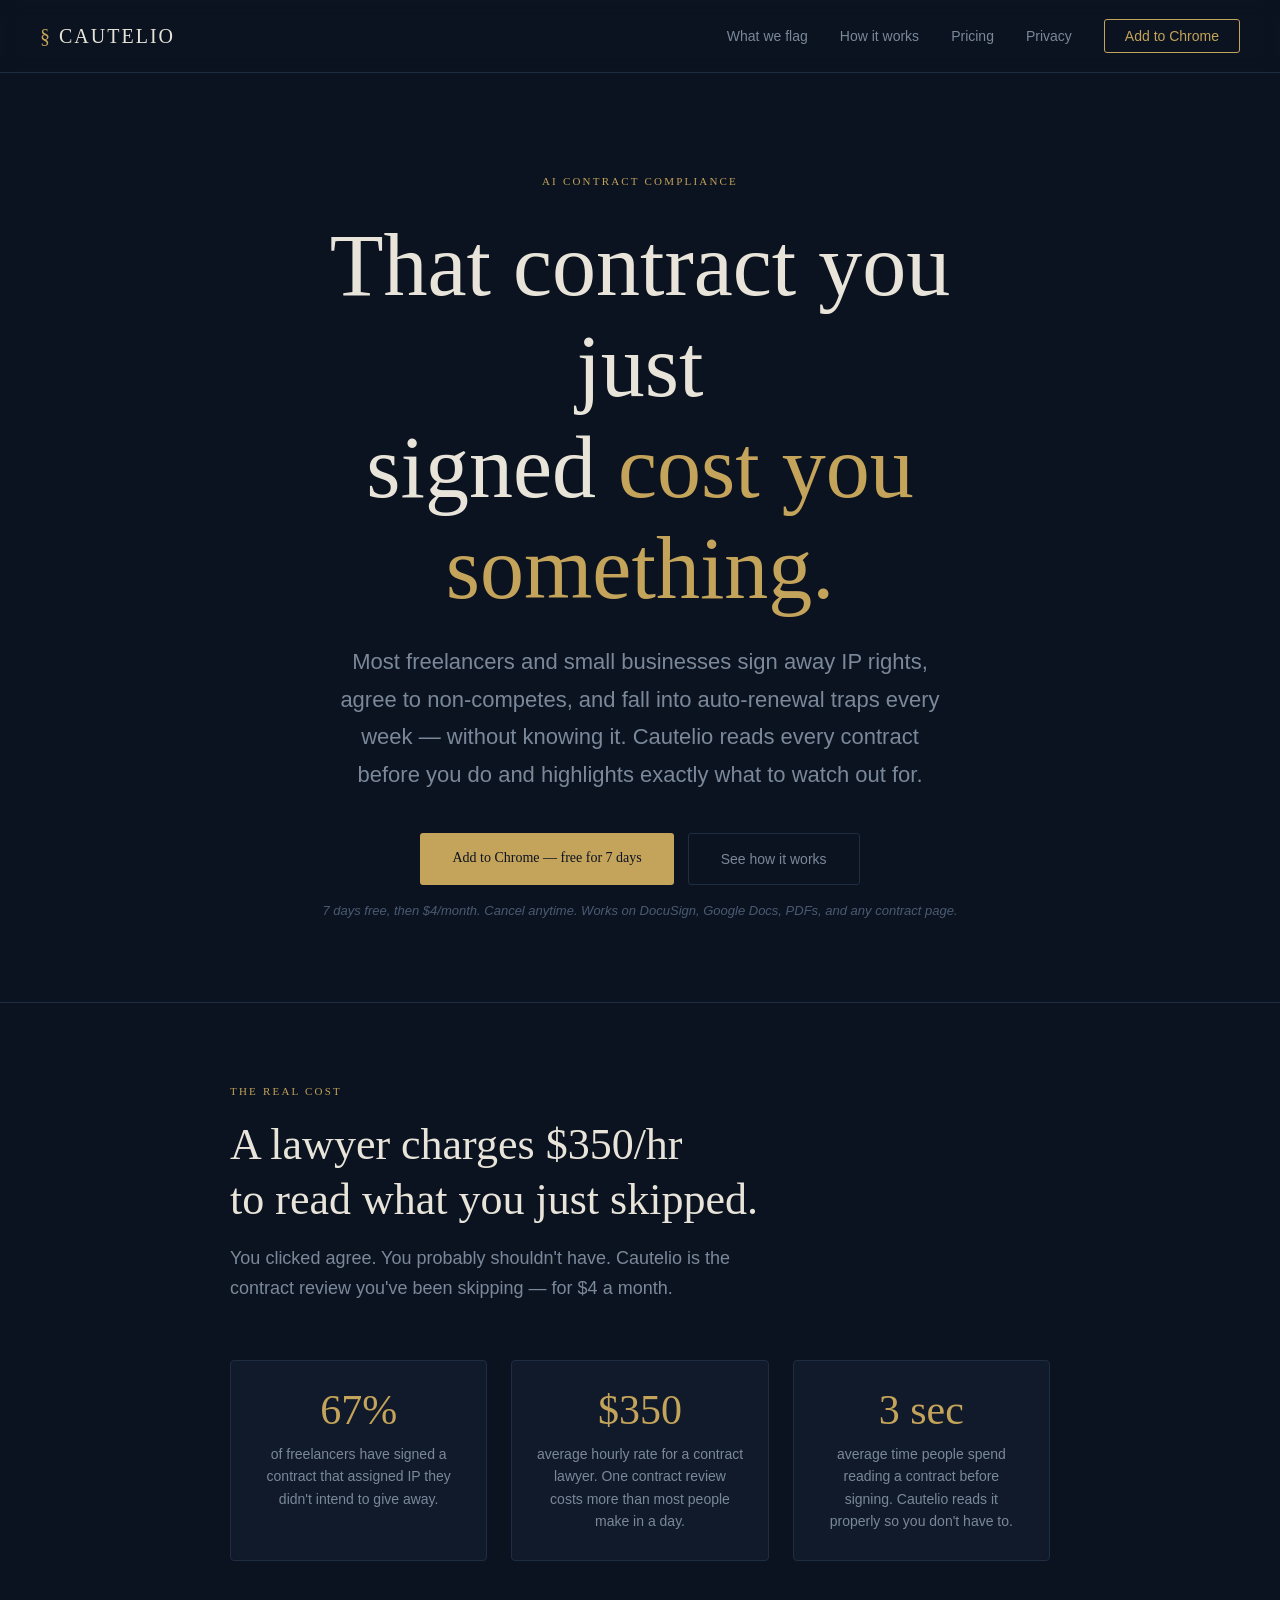
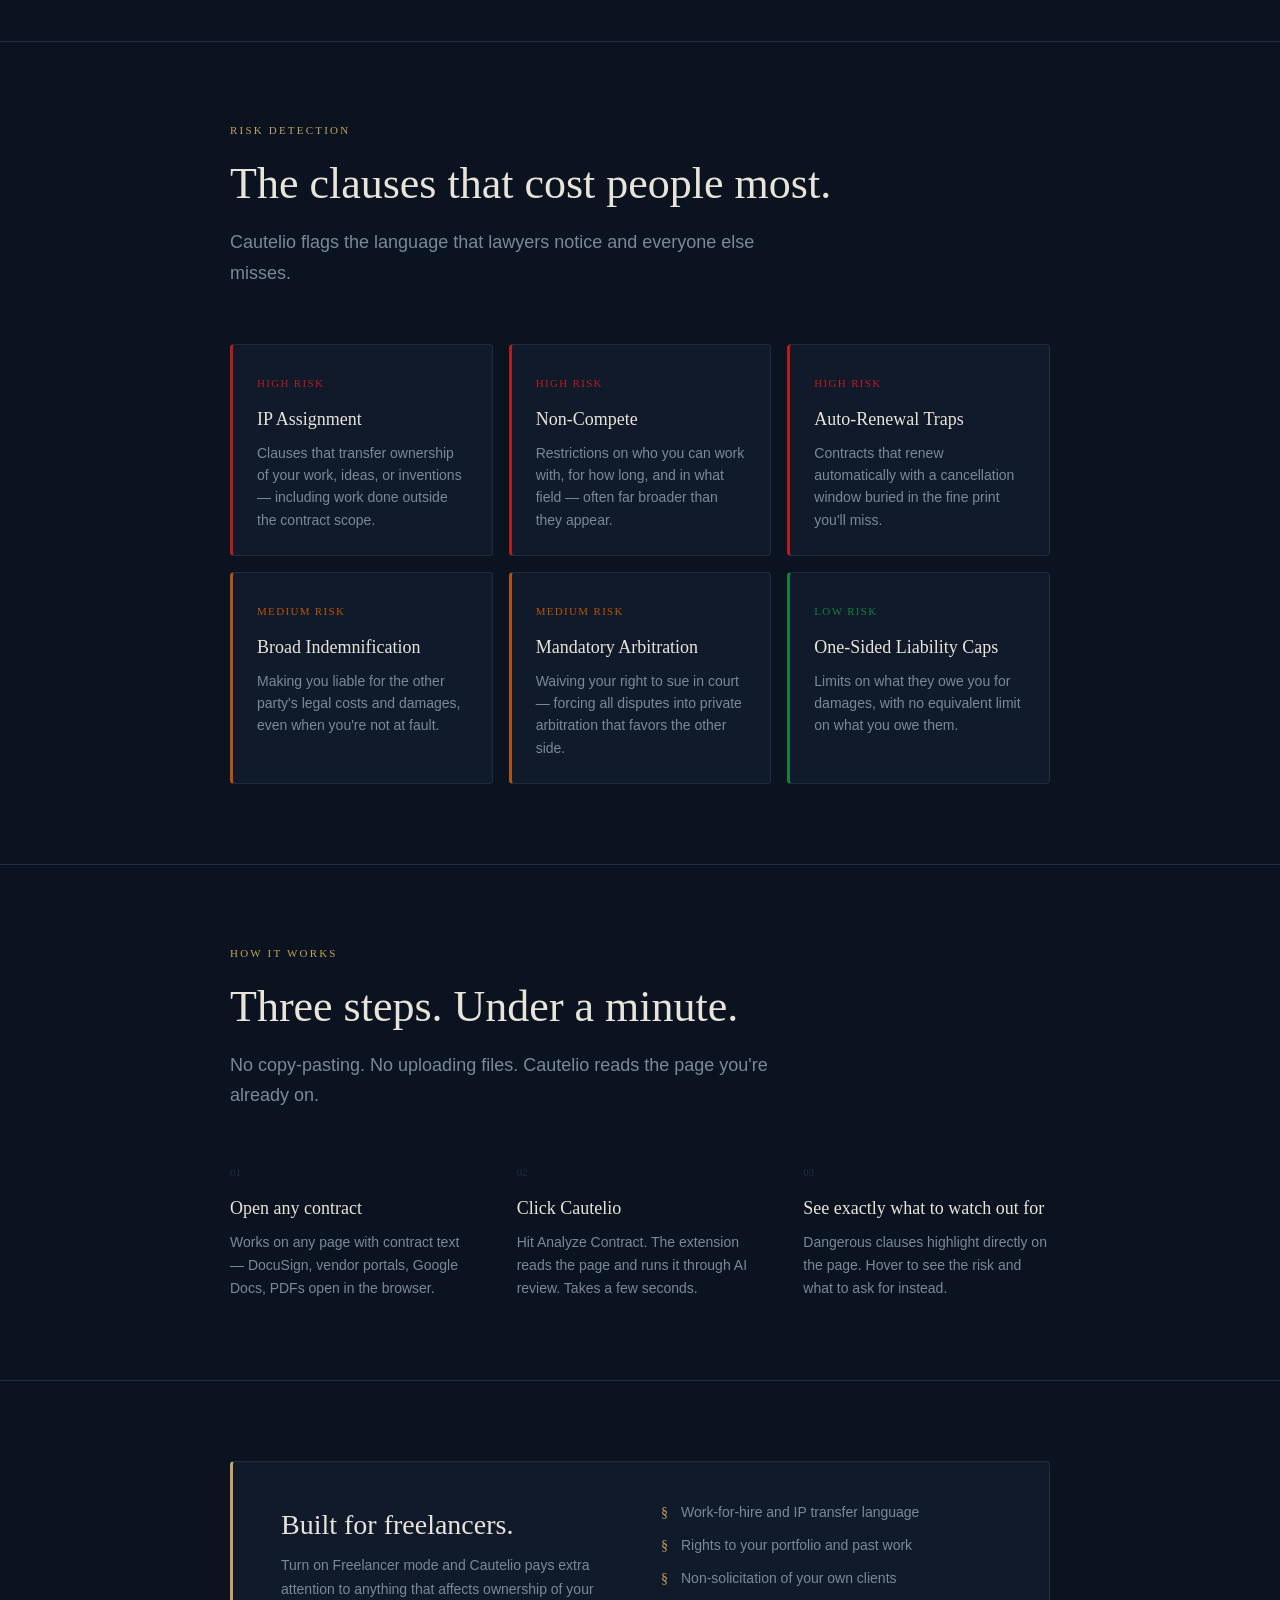
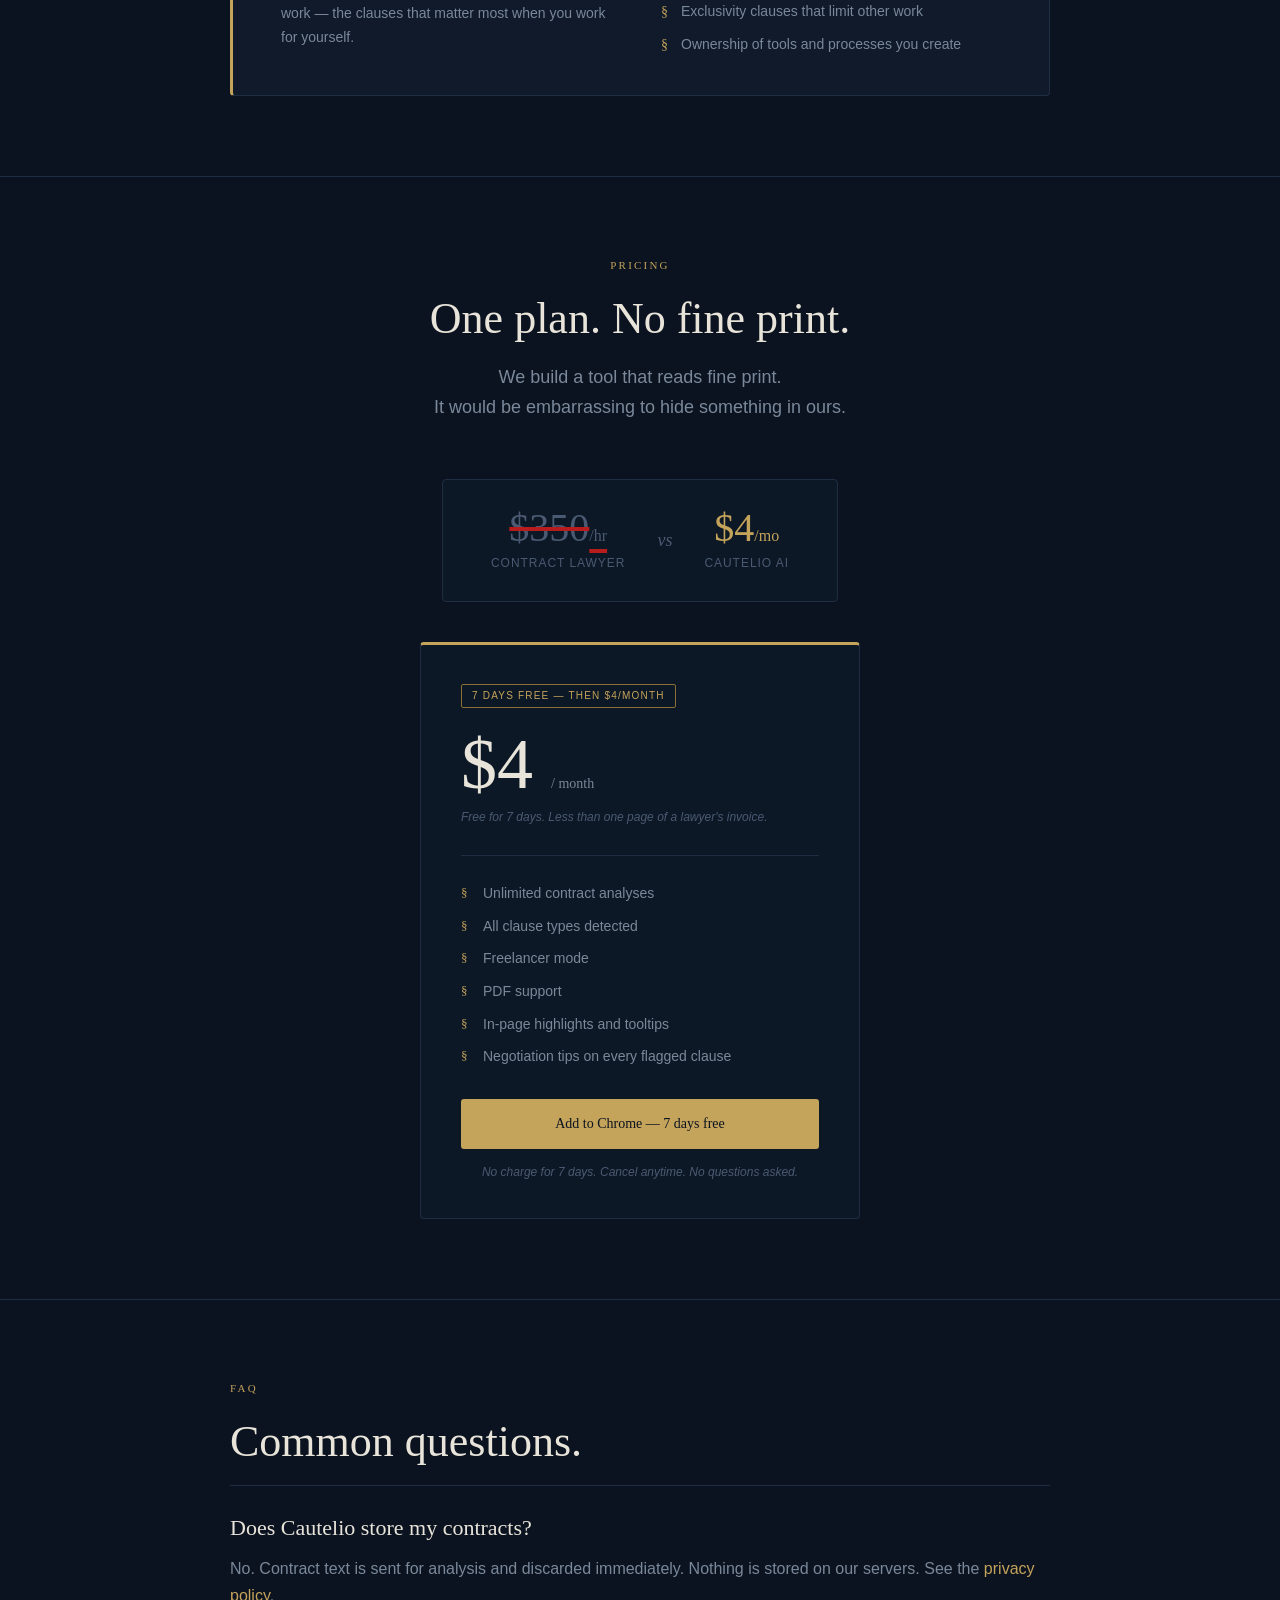
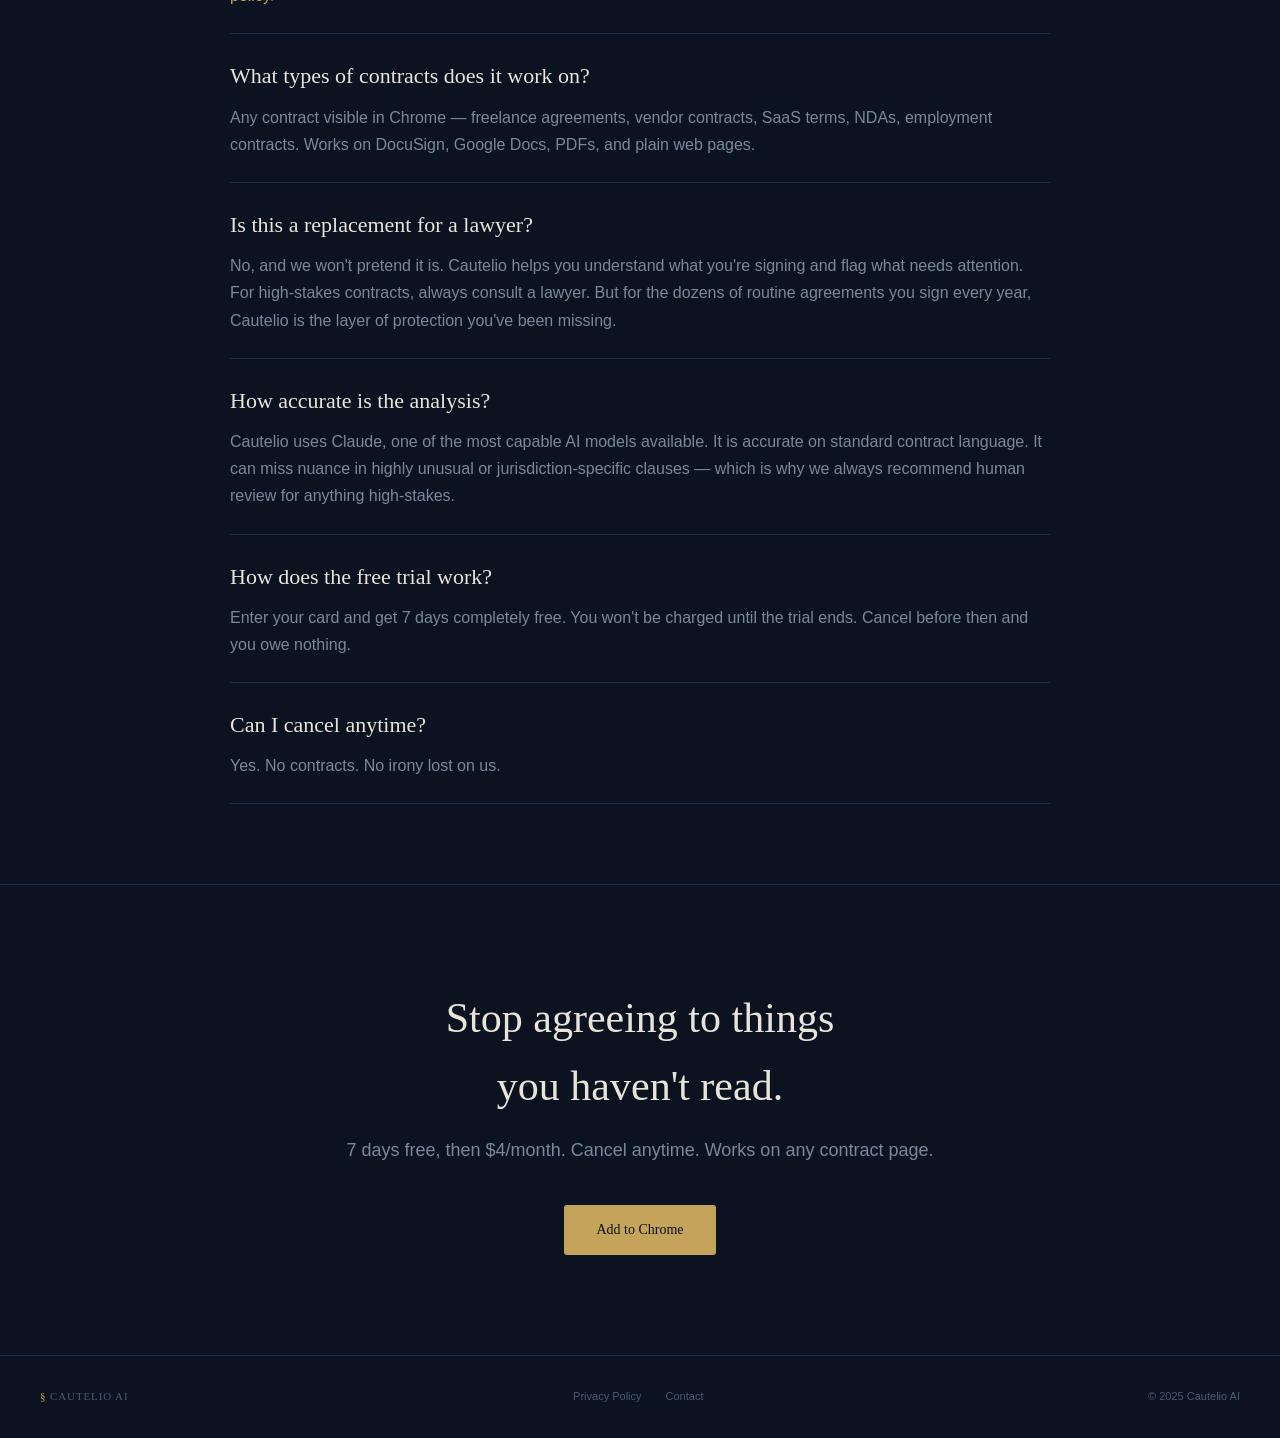
==== commit da18fd67: "Add Chrome Web Store link to all CTAs" ====
--- a/website/index.html
+++ b/website/index.html
@@ -8,9 +8,14 @@
   <link rel="stylesheet" href="style.css" />
   <script>
     const STRIPE_LINK = "https://buy.stripe.com/cNi14nbPQ8MIg3N9Xy04801";
+    const CHROME_STORE_LINK = "https://chromewebstore.google.com/detail/cautelio-ai/bkbgicbbpcbhophlfjoiconcnflfnfgg";
     function goToCheckout(e) {
       e.preventDefault();
       window.location.href = STRIPE_LINK;
+    }
+    function goToStore(e) {
+      e.preventDefault();
+      window.location.href = CHROME_STORE_LINK;
     }
   </script>
 </head>
@@ -23,7 +28,7 @@
       <li><a href="#how-it-works">How it works</a></li>
       <li><a href="#pricing">Pricing</a></li>
       <li><a href="privacy.html">Privacy</a></li>
-      <li><a href="https://buy.stripe.com/cNi14nbPQ8MIg3N9Xy04801" onclick="goToCheckout(event)" class="nav-cta">Get started</a></li>
+      <li><a href="https://chromewebstore.google.com/detail/cautelio-ai/bkbgicbbpcbhophlfjoiconcnflfnfgg" onclick="goToStore(event)" class="nav-cta">Add to Chrome</a></li>
     </ul>
   </nav>
 
@@ -35,7 +40,7 @@
       Most freelancers and small businesses sign away IP rights, agree to non-competes, and fall into auto-renewal traps every week — without knowing it. Cautelio reads every contract before you do and highlights exactly what to watch out for.
     </p>
     <div class="hero-actions">
-      <a href="https://buy.stripe.com/cNi14nbPQ8MIg3N9Xy04801" onclick="goToCheckout(event)" class="btn-primary">Try free for 7 days</a>
+      <a href="https://chromewebstore.google.com/detail/cautelio-ai/bkbgicbbpcbhophlfjoiconcnflfnfgg" onclick="goToStore(event)" class="btn-primary">Add to Chrome — free for 7 days</a>
       <a href="#how-it-works" class="btn-secondary">See how it works</a>
     </div>
     <p class="hero-note">7 days free, then $4/month. Cancel anytime. Works on DocuSign, Google Docs, PDFs, and any contract page.</p>
@@ -189,7 +194,7 @@
           <li>Negotiation tips on every flagged clause</li>
         </ul>
 
-        <a href="https://buy.stripe.com/cNi14nbPQ8MIg3N9Xy04801" onclick="goToCheckout(event)" class="btn-primary btn-block">Start free trial — 7 days free</a>
+        <a href="https://chromewebstore.google.com/detail/cautelio-ai/bkbgicbbpcbhophlfjoiconcnflfnfgg" onclick="goToStore(event)" class="btn-primary btn-block">Add to Chrome — 7 days free</a>
         <p class="pricing-note">No charge for 7 days. Cancel anytime. No questions asked.</p>
       </div>
 
@@ -235,7 +240,7 @@
   <div class="cta-section">
     <h2>Stop agreeing to things<br />you haven't read.</h2>
     <p>7 days free, then $4/month. Cancel anytime. Works on any contract page.</p>
-    <a href="https://buy.stripe.com/cNi14nbPQ8MIg3N9Xy04801" onclick="goToCheckout(event)" class="btn-primary">Start free trial</a>
+    <a href="https://chromewebstore.google.com/detail/cautelio-ai/bkbgicbbpcbhophlfjoiconcnflfnfgg" onclick="goToStore(event)" class="btn-primary">Add to Chrome</a>
   </div>
 
   <footer>
